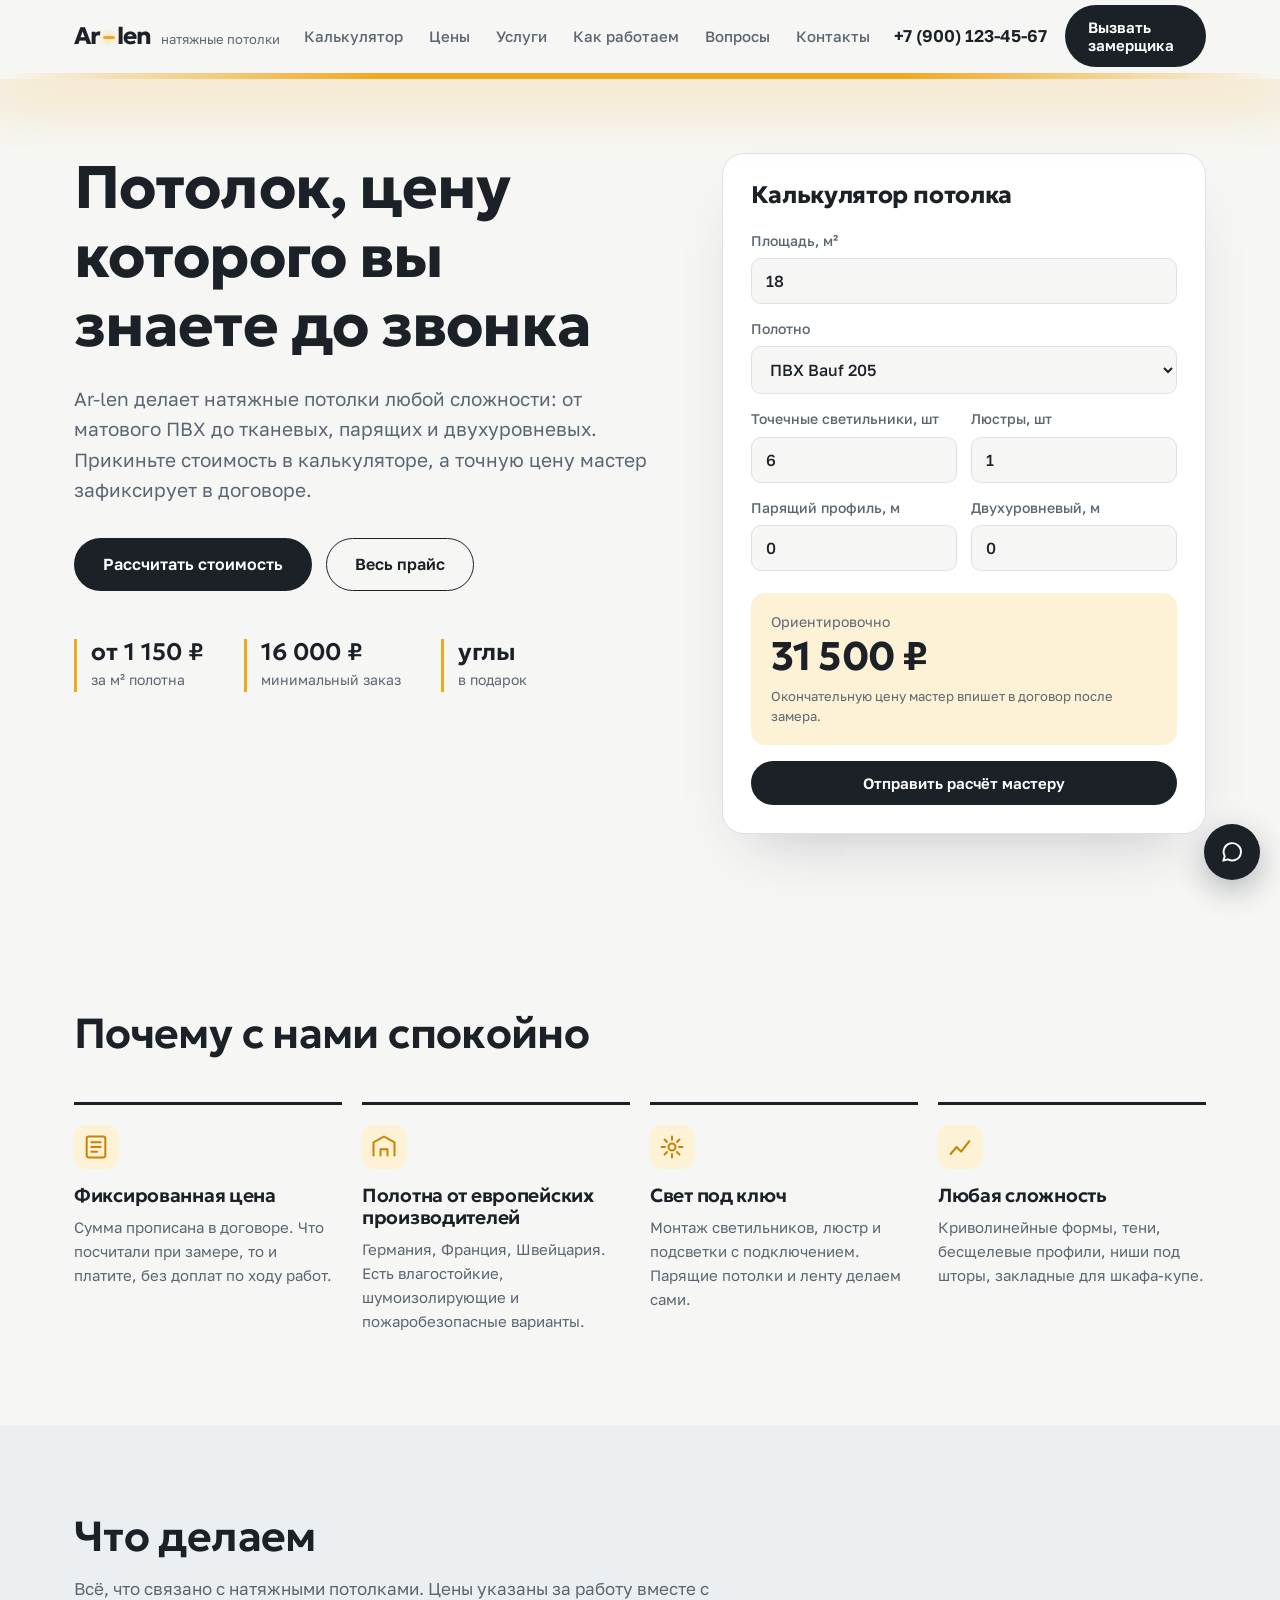
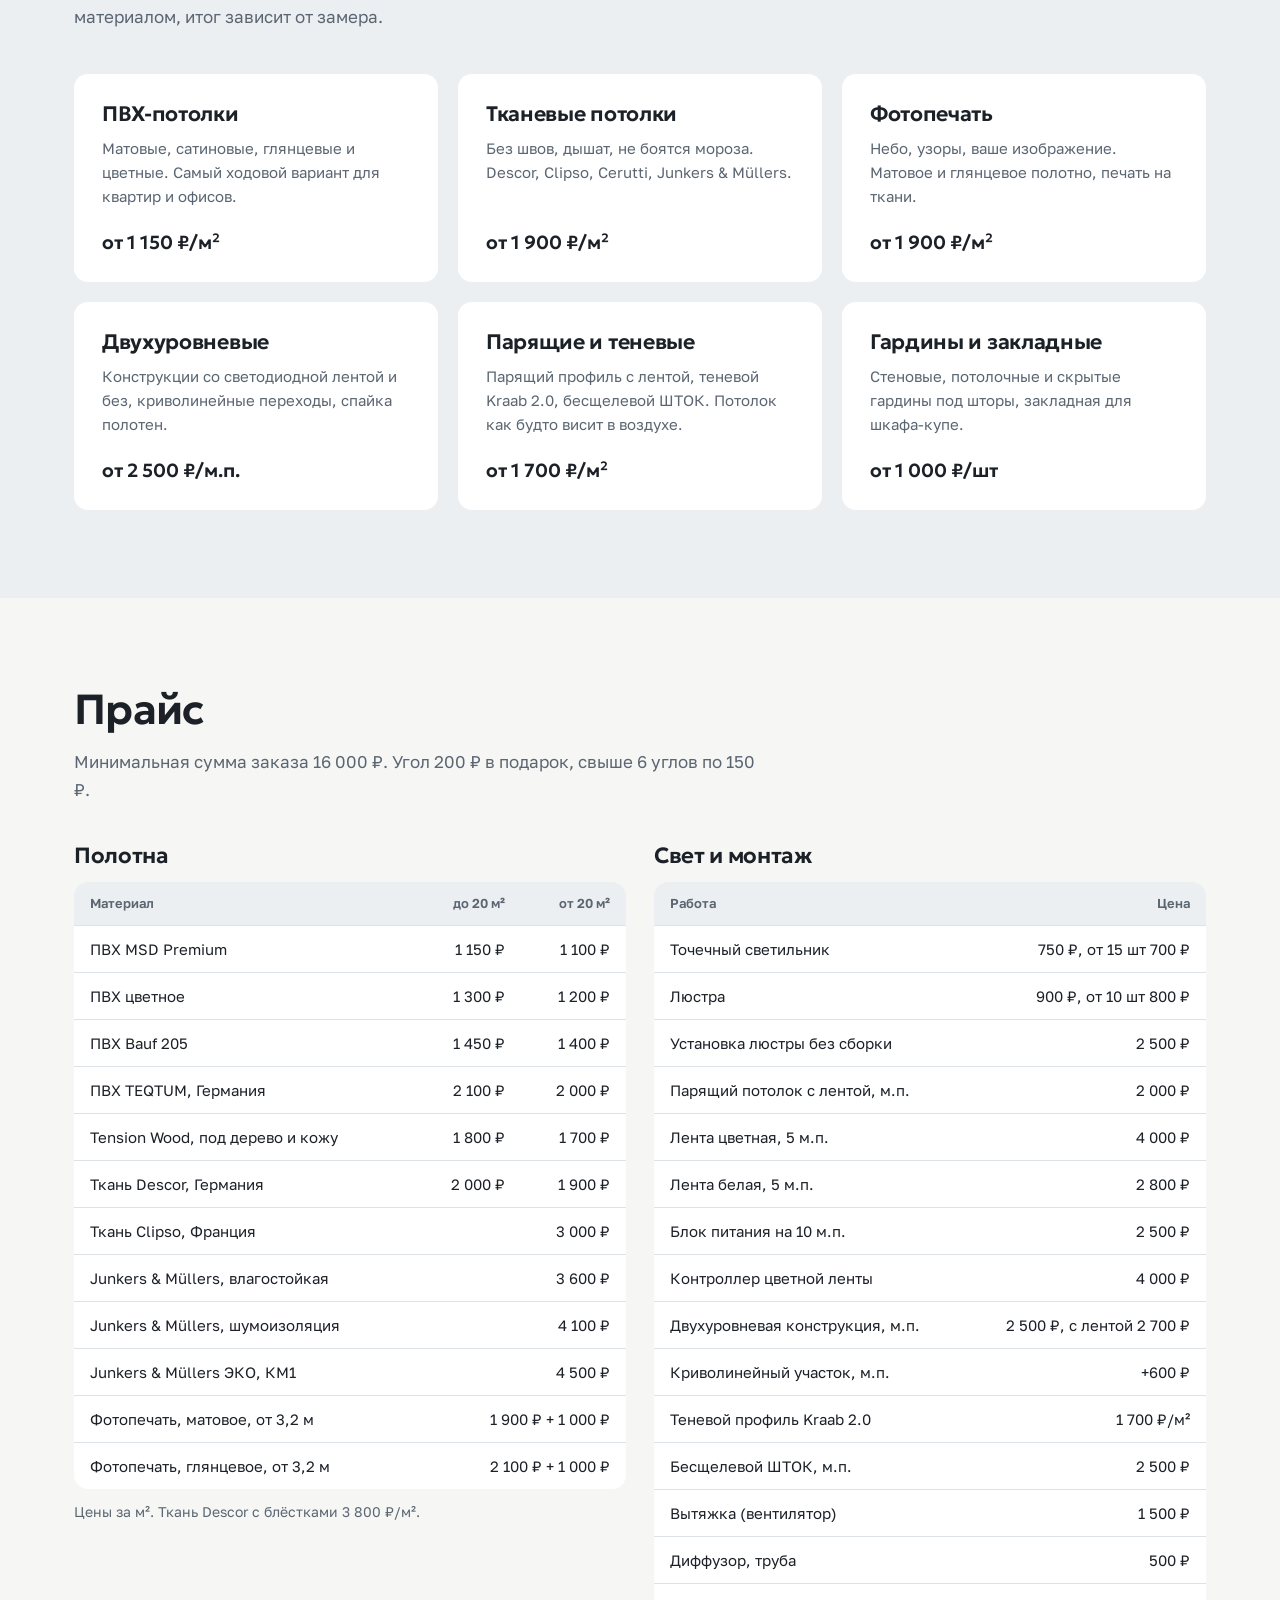
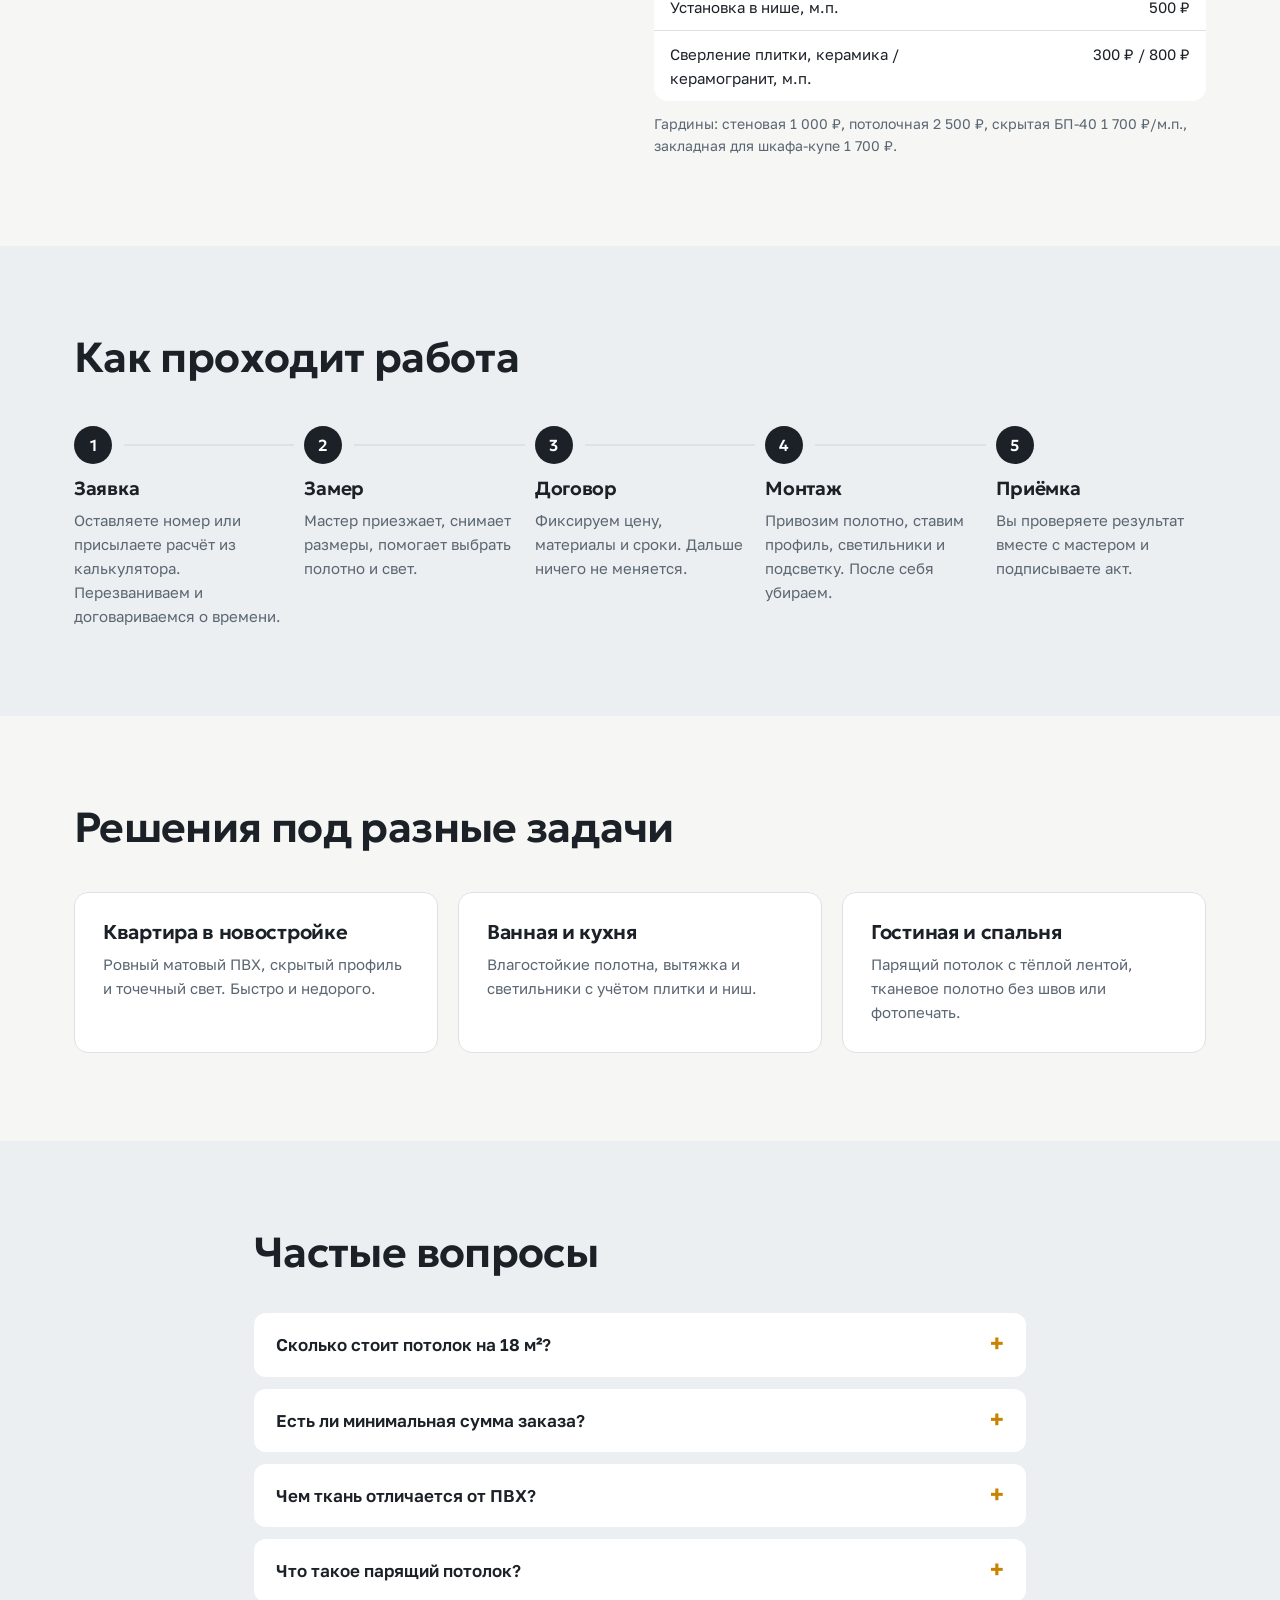
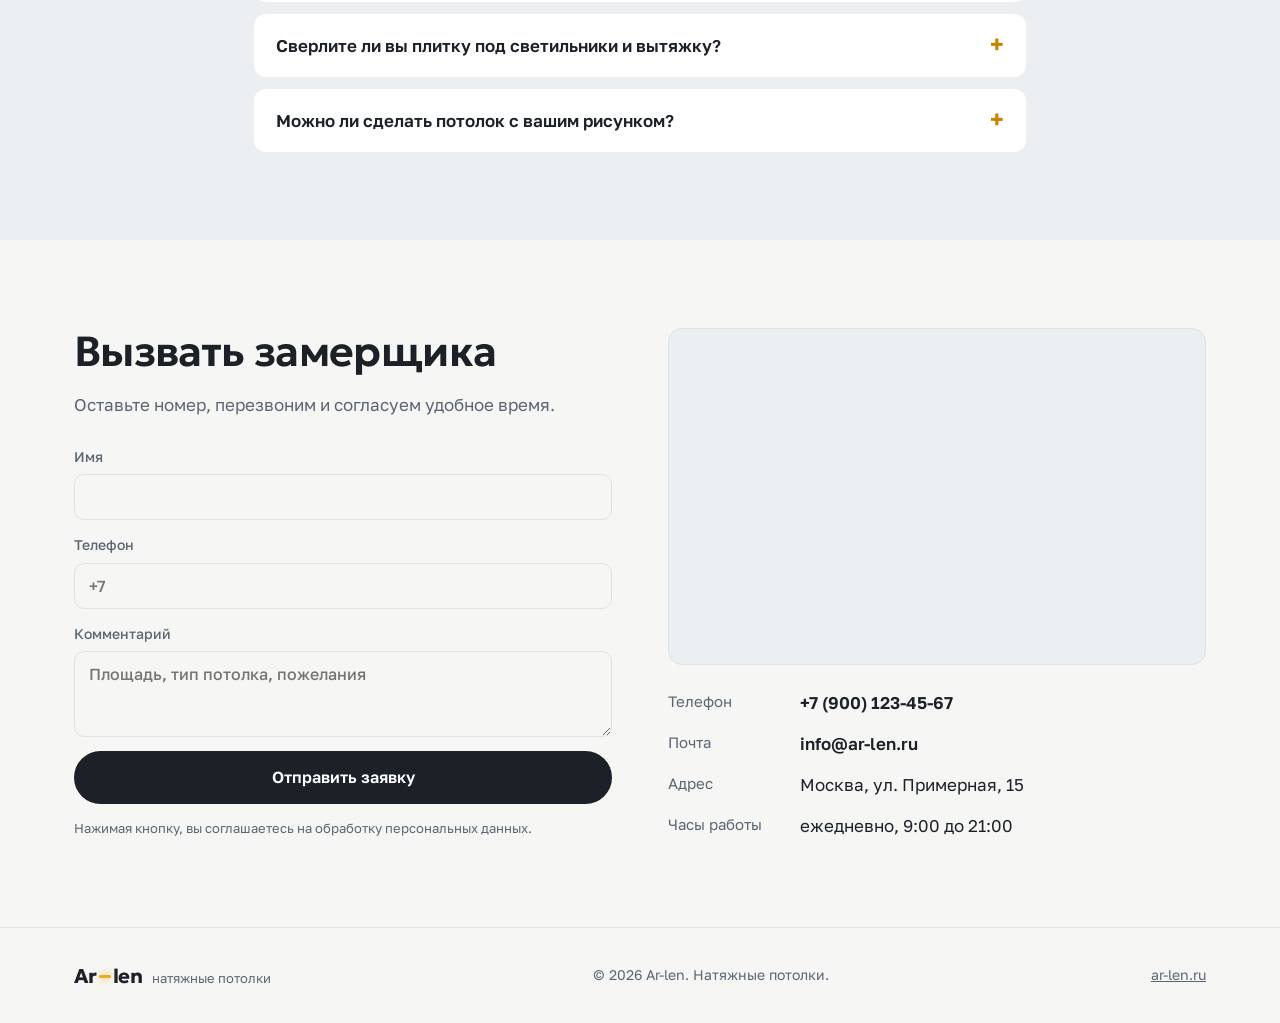
==== index.html @ 1c76c8a4 "init: landing for Ar-len" ====
<!DOCTYPE html>
<html lang="ru">
<head>
<meta charset="UTF-8">
<meta name="viewport" content="width=device-width, initial-scale=1.0">
<title>Ar-len — натяжные потолки: расчёт цены онлайн, договор с фиксированной ценой</title>
<meta name="description" content="Натяжные потолки любой сложности: ПВХ, тканевые, фотопечать, парящие и двухуровневые. Цена от 1 150 ₽/м², калькулятор на сайте, углы в подарок.">
<link rel="preconnect" href="https://fonts.googleapis.com">
<link rel="preconnect" href="https://fonts.gstatic.com" crossorigin>
<link href="https://fonts.googleapis.com/css2?family=Geologica:wght@400;500;600;700&family=Golos+Text:wght@400;500;600&display=swap" rel="stylesheet">
<link rel="stylesheet" href="styles.css">
</head>
<body>

<header class="header" id="header">
  <div class="container header__inner">
    <a href="#top" class="logo" aria-label="Ar-len — на главную">Ar<i></i>len<span>натяжные потолки</span></a>
    <nav class="nav" id="nav">
      <a href="#calc">Калькулятор</a>
      <a href="#prices">Цены</a>
      <a href="#services">Услуги</a>
      <a href="#process">Как работаем</a>
      <a href="#faq">Вопросы</a>
      <a href="#contact">Контакты</a>
    </nav>
    <div class="header__actions">
      <a href="tel:+79001234567" class="header__phone">+7 (900) 123-45-67</a>
      <a href="#contact" class="btn btn--primary">Вызвать замерщика</a>
      <button class="burger" id="burger" aria-label="Меню" aria-expanded="false"><span></span><span></span><span></span></button>
    </div>
  </div>
</header>

<main>

<!-- HERO + КАЛЬКУЛЯТОР -->
<section class="hero" id="top">
  <div class="container hero__inner">
    <div class="hero__text">
      <h1>Потолок, цену которого вы знаете до звонка</h1>
      <p class="hero__lead">Ar-len делает натяжные потолки любой сложности: от матового ПВХ до тканевых, парящих и двухуровневых. Прикиньте стоимость в калькуляторе, а точную цену мастер зафиксирует в договоре.</p>
      <div class="hero__cta">
        <a href="#calc" class="btn btn--primary btn--lg">Рассчитать стоимость</a>
        <a href="#prices" class="btn btn--ghost btn--lg">Весь прайс</a>
      </div>
      <ul class="facts">
        <li><b>от 1 150 ₽</b><span>за м² полотна</span></li>
        <li><b>16 000 ₽</b><span>минимальный заказ</span></li>
        <li><b>углы</b><span>в подарок</span></li>
      </ul>
    </div>

    <div class="calc" id="calc">
      <h2 class="calc__title">Калькулятор потолка</h2>
      <form class="calc__form" id="calcForm" novalidate>
        <label class="field">
          <span>Площадь, м²</span>
          <input type="number" id="cArea" min="1" max="500" step="0.5" value="18" inputmode="decimal">
        </label>
        <label class="field">
          <span>Полотно</span>
          <select id="cMat">
            <option value="msd">ПВХ MSD Premium</option>
            <option value="bauf" selected>ПВХ Bauf 205</option>
            <option value="color">ПВХ цветное</option>
            <option value="teqtum">ПВХ TEQTUM (Германия)</option>
            <option value="descor">Ткань Descor (Германия)</option>
            <option value="clipso">Ткань Clipso (Франция)</option>
          </select>
        </label>
        <div class="calc__row">
          <label class="field">
            <span>Точечные светильники, шт</span>
            <input type="number" id="cSpots" min="0" max="100" value="6" inputmode="numeric">
          </label>
          <label class="field">
            <span>Люстры, шт</span>
            <input type="number" id="cChand" min="0" max="20" value="1" inputmode="numeric">
          </label>
        </div>
        <div class="calc__row">
          <label class="field">
            <span>Парящий профиль, м</span>
            <input type="number" id="cFloat" min="0" max="200" step="0.5" value="0" inputmode="decimal">
          </label>
          <label class="field">
            <span>Двухуровневый, м</span>
            <input type="number" id="cTwo" min="0" max="200" step="0.5" value="0" inputmode="decimal">
          </label>
        </div>
      </form>
      <div class="calc__result" aria-live="polite">
        <div>
          <span class="calc__label">Ориентировочно</span>
          <strong id="cTotal">0 ₽</strong>
        </div>
        <p id="cNote" class="calc__note"></p>
      </div>
      <a href="#contact" class="btn btn--primary btn--block" id="cSend">Отправить расчёт мастеру</a>
    </div>
  </div>
</section>

<!-- ПРЕИМУЩЕСТВА -->
<section class="section" id="advantages">
  <div class="container">
    <h2 class="section__title">Почему с нами спокойно</h2>
    <div class="adv-grid">
      <article class="adv">
        <div class="adv__icon"><svg width="28" height="28" viewBox="0 0 24 24" fill="none"><rect x="4" y="3" width="16" height="18" rx="2" stroke="currentColor" stroke-width="1.7"/><path d="M8 8h8M8 12h8M8 16h5" stroke="currentColor" stroke-width="1.7" stroke-linecap="round"/></svg></div>
        <h3>Фиксированная цена</h3>
        <p>Сумма прописана в договоре. Что посчитали при замере, то и платите, без доплат по ходу работ.</p>
      </article>
      <article class="adv">
        <div class="adv__icon"><svg width="28" height="28" viewBox="0 0 24 24" fill="none"><path d="M3 20V8l9-5 9 5v12" stroke="currentColor" stroke-width="1.7" stroke-linejoin="round"/><path d="M9 20v-6h6v6" stroke="currentColor" stroke-width="1.7" stroke-linejoin="round"/></svg></div>
        <h3>Полотна от европейских производителей</h3>
        <p>Германия, Франция, Швейцария. Есть влагостойкие, шумоизолирующие и пожаробезопасные варианты.</p>
      </article>
      <article class="adv">
        <div class="adv__icon"><svg width="28" height="28" viewBox="0 0 24 24" fill="none"><circle cx="12" cy="12" r="3" stroke="currentColor" stroke-width="1.7"/><path d="M12 3v3M12 18v3M3 12h3M18 12h3M5.6 5.6l2.1 2.1M16.3 16.3l2.1 2.1M18.4 5.6l-2.1 2.1M7.7 16.3l-2.1 2.1" stroke="currentColor" stroke-width="1.7" stroke-linecap="round"/></svg></div>
        <h3>Свет под ключ</h3>
        <p>Монтаж светильников, люстр и подсветки с подключением. Парящие потолки и ленту делаем сами.</p>
      </article>
      <article class="adv">
        <div class="adv__icon"><svg width="28" height="28" viewBox="0 0 24 24" fill="none"><path d="M4 18l5-6 4 4 7-9" stroke="currentColor" stroke-width="1.7" stroke-linecap="round" stroke-linejoin="round"/></svg></div>
        <h3>Любая сложность</h3>
        <p>Криволинейные формы, тени, бесщелевые профили, ниши под шторы, закладные для шкафа-купе.</p>
      </article>
    </div>
  </div>
</section>

<!-- УСЛУГИ -->
<section class="section section--tint" id="services">
  <div class="container">
    <h2 class="section__title">Что делаем</h2>
    <p class="section__lead">Всё, что связано с натяжными потолками. Цены указаны за работу вместе с материалом, итог зависит от замера.</p>
    <div class="srv-grid">
      <article class="srv">
        <h3>ПВХ-потолки</h3>
        <p>Матовые, сатиновые, глянцевые и цветные. Самый ходовой вариант для квартир и офисов.</p>
        <p class="srv__price">от 1 150 ₽/м²</p>
      </article>
      <article class="srv">
        <h3>Тканевые потолки</h3>
        <p>Без швов, дышат, не боятся мороза. Descor, Clipso, Cerutti, Junkers &amp; Müllers.</p>
        <p class="srv__price">от 1 900 ₽/м²</p>
      </article>
      <article class="srv">
        <h3>Фотопечать</h3>
        <p>Небо, узоры, ваше изображение. Матовое и глянцевое полотно, печать на ткани.</p>
        <p class="srv__price">от 1 900 ₽/м²</p>
      </article>
      <article class="srv">
        <h3>Двухуровневые</h3>
        <p>Конструкции со светодиодной лентой и без, криволинейные переходы, спайка полотен.</p>
        <p class="srv__price">от 2 500 ₽/м.п.</p>
      </article>
      <article class="srv">
        <h3>Парящие и теневые</h3>
        <p>Парящий профиль с лентой, теневой Kraab 2.0, бесщелевой ШТОК. Потолок как будто висит в воздухе.</p>
        <p class="srv__price">от 1 700 ₽/м²</p>
      </article>
      <article class="srv">
        <h3>Гардины и закладные</h3>
        <p>Стеновые, потолочные и скрытые гардины под шторы, закладная для шкафа-купе.</p>
        <p class="srv__price">от 1 000 ₽/шт</p>
      </article>
    </div>
  </div>
</section>

<!-- ПРАЙС -->
<section class="section" id="prices">
  <div class="container">
    <h2 class="section__title">Прайс</h2>
    <p class="section__lead">Минимальная сумма заказа 16 000 ₽. Угол 200 ₽ в подарок, свыше 6 углов по 150 ₽.</p>

    <div class="price-cols">
      <div class="price-box">
        <h3>Полотна</h3>
        <table class="price">
          <thead><tr><th>Материал</th><th>до 20 м²</th><th>от 20 м²</th></tr></thead>
          <tbody>
            <tr><td>ПВХ MSD Premium</td><td>1 150 ₽</td><td>1 100 ₽</td></tr>
            <tr><td>ПВХ цветное</td><td>1 300 ₽</td><td>1 200 ₽</td></tr>
            <tr><td>ПВХ Bauf 205</td><td>1 450 ₽</td><td>1 400 ₽</td></tr>
            <tr><td>ПВХ TEQTUM, Германия</td><td>2 100 ₽</td><td>2 000 ₽</td></tr>
            <tr><td>Tension Wood, под дерево и кожу</td><td>1 800 ₽</td><td>1 700 ₽</td></tr>
            <tr><td>Ткань Descor, Германия</td><td>2 000 ₽</td><td>1 900 ₽</td></tr>
            <tr><td>Ткань Clipso, Франция</td><td colspan="2">3 000 ₽</td></tr>
            <tr><td>Junkers &amp; Müllers, влагостойкая</td><td colspan="2">3 600 ₽</td></tr>
            <tr><td>Junkers &amp; Müllers, шумоизоляция</td><td colspan="2">4 100 ₽</td></tr>
            <tr><td>Junkers &amp; Müllers ЭКО, КМ1</td><td colspan="2">4 500 ₽</td></tr>
            <tr><td>Фотопечать, матовое, от 3,2 м</td><td colspan="2">1 900 ₽ + 1 000 ₽</td></tr>
            <tr><td>Фотопечать, глянцевое, от 3,2 м</td><td colspan="2">2 100 ₽ + 1 000 ₽</td></tr>
          </tbody>
        </table>
        <p class="price__note">Цены за м². Ткань Descor с блёстками 3 800 ₽/м².</p>
      </div>

      <div class="price-box">
        <h3>Свет и монтаж</h3>
        <table class="price">
          <thead><tr><th>Работа</th><th>Цена</th></tr></thead>
          <tbody>
            <tr><td>Точечный светильник</td><td>750 ₽, от 15 шт 700 ₽</td></tr>
            <tr><td>Люстра</td><td>900 ₽, от 10 шт 800 ₽</td></tr>
            <tr><td>Установка люстры без сборки</td><td>2 500 ₽</td></tr>
            <tr><td>Парящий потолок с лентой, м.п.</td><td>2 000 ₽</td></tr>
            <tr><td>Лента цветная, 5 м.п.</td><td>4 000 ₽</td></tr>
            <tr><td>Лента белая, 5 м.п.</td><td>2 800 ₽</td></tr>
            <tr><td>Блок питания на 10 м.п.</td><td>2 500 ₽</td></tr>
            <tr><td>Контроллер цветной ленты</td><td>4 000 ₽</td></tr>
            <tr><td>Двухуровневая конструкция, м.п.</td><td>2 500 ₽, с лентой 2 700 ₽</td></tr>
            <tr><td>Криволинейный участок, м.п.</td><td>+600 ₽</td></tr>
            <tr><td>Теневой профиль Kraab 2.0</td><td>1 700 ₽/м²</td></tr>
            <tr><td>Бесщелевой ШТОК, м.п.</td><td>2 500 ₽</td></tr>
            <tr><td>Вытяжка (вентилятор)</td><td>1 500 ₽</td></tr>
            <tr><td>Диффузор, труба</td><td>500 ₽</td></tr>
            <tr><td>Установка в нише, м.п.</td><td>500 ₽</td></tr>
            <tr><td>Сверление плитки, керамика / керамогранит, м.п.</td><td>300 ₽ / 800 ₽</td></tr>
          </tbody>
        </table>
        <p class="price__note">Гардины: стеновая 1 000 ₽, потолочная 2 500 ₽, скрытая БП-40 1 700 ₽/м.п., закладная для шкафа-купе 1 700 ₽.</p>
      </div>
    </div>
  </div>
</section>

<!-- ПРОЦЕСС -->
<section class="section section--tint" id="process">
  <div class="container">
    <h2 class="section__title">Как проходит работа</h2>
    <ol class="steps">
      <li class="step"><h3>Заявка</h3><p>Оставляете номер или присылаете расчёт из калькулятора. Перезваниваем и договариваемся о времени.</p></li>
      <li class="step"><h3>Замер</h3><p>Мастер приезжает, снимает размеры, помогает выбрать полотно и свет.</p></li>
      <li class="step"><h3>Договор</h3><p>Фиксируем цену, материалы и сроки. Дальше ничего не меняется.</p></li>
      <li class="step"><h3>Монтаж</h3><p>Привозим полотно, ставим профиль, светильники и подсветку. После себя убираем.</p></li>
      <li class="step"><h3>Приёмка</h3><p>Вы проверяете результат вместе с мастером и подписываете акт.</p></li>
    </ol>
  </div>
</section>

<!-- КОМУ ПОДХОДИТ -->
<section class="section" id="cases">
  <div class="container">
    <h2 class="section__title">Решения под разные задачи</h2>
    <div class="case-grid">
      <article class="case">
        <h3>Квартира в новостройке</h3>
        <p>Ровный матовый ПВХ, скрытый профиль и точечный свет. Быстро и недорого.</p>
      </article>
      <article class="case">
        <h3>Ванная и кухня</h3>
        <p>Влагостойкие полотна, вытяжка и светильники с учётом плитки и ниш.</p>
      </article>
      <article class="case">
        <h3>Гостиная и спальня</h3>
        <p>Парящий потолок с тёплой лентой, тканевое полотно без швов или фотопечать.</p>
      </article>
    </div>
  </div>
</section>

<!-- FAQ -->
<section class="section section--tint" id="faq">
  <div class="container container--narrow">
    <h2 class="section__title">Частые вопросы</h2>
    <details class="faq__item"><summary>Сколько стоит потолок на 18 м²?</summary><p>Матовый ПВХ Bauf 205 с шестью светильниками и люстрой выходит около 31 500 ₽. Точную сумму посчитает калькулятор выше, а в договор мастер впишет окончательную цену после замера.</p></details>
    <details class="faq__item"><summary>Есть ли минимальная сумма заказа?</summary><p>Да, 16 000 ₽. Если потолок выходит дешевле, можно добавить свет или подсветку, чтобы дойти до минимума с пользой.</p></details>
    <details class="faq__item"><summary>Чем ткань отличается от ПВХ?</summary><p>Ткань делается без швов, пропускает воздух и переносит низкие температуры, поэтому подходит для дач и больших комнат. ПВХ дешевле и лучше держит влагу.</p></details>
    <details class="faq__item"><summary>Что такое парящий потолок?</summary><p>Профиль с подсветкой по периметру. Из-за светящейся линии потолок кажется приподнятым над стенами. Стоит 2 000 ₽ за метр погонный с установкой и подключением ленты.</p></details>
    <details class="faq__item"><summary>Сверлите ли вы плитку под светильники и вытяжку?</summary><p>Да. Плитка из керамики стоит 300 ₽ за метр погонный, керамогранит 800 ₽.</p></details>
    <details class="faq__item"><summary>Можно ли сделать потолок с вашим рисунком?</summary><p>Да, это фотопечать. Матовое полотно от 1 900 ₽/м², глянцевое от 2 100 ₽/м², плюс 1 000 ₽ за печать при ширине от 3,2 м.</p></details>
  </div>
</section>

<!-- ФОРМА + КАРТА -->
<section class="section" id="contact">
  <div class="container contact__inner">
    <div class="contact__form">
      <h2 class="section__title">Вызвать замерщика</h2>
      <p class="section__lead">Оставьте номер, перезвоним и согласуем удобное время.</p>
      <form id="leadForm" class="form" novalidate>
        <input type="text" name="_gotcha" style="display:none" tabindex="-1" autocomplete="off">
        <label class="field"><span>Имя</span><input type="text" name="name" required autocomplete="name"></label>
        <label class="field"><span>Телефон</span><input type="tel" name="phone" required autocomplete="tel" placeholder="+7"></label>
        <label class="field"><span>Комментарий</span><textarea name="comment" rows="3" placeholder="Площадь, тип потолка, пожелания"></textarea></label>
        <button type="submit" class="btn btn--primary btn--block btn--lg">Отправить заявку</button>
        <p class="form__hint">Нажимая кнопку, вы соглашаетесь на обработку персональных данных.</p>
      </form>
    </div>
    <div class="contact__side">
      <div class="map">
        <iframe title="Карта" src="https://yandex.ru/map-widget/v1/?ll=37.617698%2C55.755864&z=10" loading="lazy" allowfullscreen></iframe>
      </div>
      <ul class="contact__list">
        <li><span>Телефон</span><a href="tel:+79001234567">+7 (900) 123-45-67</a></li>
        <li><span>Почта</span><a href="mailto:info@ar-len.ru">info@ar-len.ru</a></li>
        <li><span>Адрес</span>Москва, ул. Примерная, 15</li>
        <li><span>Часы работы</span>ежедневно, 9:00 до 21:00</li>
      </ul>
    </div>
  </div>
</section>

</main>

<footer class="footer">
  <div class="container footer__inner">
    <a href="#top" class="logo logo--footer">Ar<i></i>len<span>натяжные потолки</span></a>
    <p>© <span id="year"></span> Ar-len. Натяжные потолки.</p>
    <a href="https://ar-len.ru" rel="noopener">ar-len.ru</a>
  </div>
</footer>

<a href="https://wa.me/79001234567" class="fab" aria-label="Написать в WhatsApp" target="_blank" rel="noopener">
  <svg width="26" height="26" viewBox="0 0 24 24" fill="none"><path d="M4 20l1.3-4.2A8 8 0 1 1 8.3 18.8L4 20z" stroke="currentColor" stroke-width="1.8" stroke-linejoin="round"/></svg>
</a>

<script src="script.js"></script>
</body>
</html>
---- styles.css ----
:root {
  --bg: #f6f7f5;
  --surface: #ffffff;
  --tint: #eceff1;
  --ink: #1c2128;
  --muted: #5b6672;
  --line: #dde2e6;
  --light: #f0a81c;
  --light-deep: #c98300;
  --light-soft: #fdf1d6;
  --radius: 14px;
  --font-head: 'Geologica', system-ui, sans-serif;
  --font-body: 'Golos Text', system-ui, sans-serif;
}
*, *::before, *::after { box-sizing: border-box; }
html { scroll-behavior: smooth; }
body {
  margin: 0;
  background: var(--bg);
  color: var(--ink);
  font: 400 17px/1.6 var(--font-body);
  -webkit-font-smoothing: antialiased;
}
img, svg { display: block; max-width: 100%; }
a { color: inherit; }
h1, h2, h3 { font-family: var(--font-head); line-height: 1.15; margin: 0; letter-spacing: -0.015em; }
p { margin: 0; }
:focus-visible { outline: 3px solid var(--light); outline-offset: 2px; }

.container { width: 100%; max-width: 1180px; margin: 0 auto; padding: 0 24px; }
.container--narrow { max-width: 820px; }

/* header */
.header {
  position: sticky; top: 0; z-index: 50;
  background: rgba(246, 247, 245, 0.92);
  backdrop-filter: blur(10px);
  border-bottom: 1px solid transparent;
  transition: border-color .2s;
}
.header.scrolled { border-bottom-color: var(--line); }
.header__inner { display: flex; align-items: center; gap: 24px; min-width: 0; height: 72px; }
.logo {
  flex-shrink: 0; text-decoration: none;
  font: 700 24px/1 var(--font-head); letter-spacing: -0.03em;
  display: inline-flex; align-items: baseline; gap: 0;
}
.logo i { display: inline-block; width: 12px; height: 3px; margin: 0 2px; background: var(--light); border-radius: 2px; transform: translateY(-5px); box-shadow: 0 0 10px var(--light); }
.logo span { margin-left: 10px; font: 400 13px/1 var(--font-body); letter-spacing: 0; color: var(--muted); }
.nav { display: flex; gap: 26px; margin-left: auto; }
.nav a { white-space: nowrap; text-decoration: none; font-weight: 500; font-size: 15px; color: var(--muted); transition: color .15s; }
.nav a:hover { color: var(--ink); }
.header__actions { display: flex; align-items: center; gap: 18px; }
.header__phone { font-weight: 600; text-decoration: none; white-space: nowrap; }
.burger { display: none; width: 44px; height: 44px; border: 0; background: transparent; cursor: pointer; padding: 10px; }
.burger span { display: block; height: 2px; background: var(--ink); margin: 6px 0; transition: transform .2s, opacity .2s; }
.burger.is-open span:nth-child(1) { transform: translateY(8px) rotate(45deg); }
.burger.is-open span:nth-child(2) { opacity: 0; }
.burger.is-open span:nth-child(3) { transform: translateY(-8px) rotate(-45deg); }

/* buttons */
.btn {
  display: inline-flex; align-items: center; justify-content: center;
  padding: 12px 22px; border-radius: 999px; border: 1.5px solid transparent;
  font: 600 15px/1.2 var(--font-body); text-decoration: none; cursor: pointer;
  transition: background .15s, border-color .15s, transform .15s;
}
.btn--primary { background: var(--ink); color: #fff; }
.btn--primary:hover { background: #2e3742; }
.btn--ghost { border-color: var(--ink); color: var(--ink); background: transparent; }
.btn--ghost:hover { background: var(--ink); color: #fff; }
.btn--lg { padding: 16px 28px; font-size: 16px; }
.btn--block { display: flex; width: 100%; }
.btn:disabled { opacity: .6; cursor: default; }

/* hero */
.hero { padding: 56px 0 88px; position: relative; overflow: hidden; }
.hero::before {
  content: ''; position: absolute; left: 0; right: 0; top: 0; height: 6px;
  background: linear-gradient(90deg, transparent, var(--light) 30%, var(--light) 70%, transparent);
  box-shadow: 0 8px 60px 18px rgba(240, 168, 28, .28);
}
.hero__inner { display: grid; grid-template-columns: 1.1fr 0.9fr; gap: 56px; align-items: start; padding-top: 24px; }
.hero h1 { font-size: clamp(36px, 5vw, 60px); font-weight: 700; max-width: 14ch; }
.hero__lead { margin-top: 24px; max-width: 52ch; font-size: 19px; color: var(--muted); }
.hero__cta { margin-top: 32px; display: flex; flex-wrap: wrap; gap: 14px; }
.facts { list-style: none; padding: 0; margin: 48px 0 0; display: flex; gap: 40px; flex-wrap: wrap; }
.facts li { display: flex; flex-direction: column; border-left: 3px solid var(--light); padding-left: 14px; }
.facts b { font: 600 24px/1.1 var(--font-head); }
.facts span { color: var(--muted); font-size: 14px; margin-top: 4px; }

/* calculator */
.calc {
  background: var(--surface); border: 1px solid var(--line); border-radius: 22px;
  padding: 28px; box-shadow: 0 30px 60px -30px rgba(28, 33, 40, .25);
  scroll-margin-top: 90px;
}
.calc__title { font-size: 24px; margin-bottom: 20px; }
.calc__form { display: grid; gap: 14px; }
.calc__row { display: grid; grid-template-columns: 1fr 1fr; gap: 14px; }
.field { display: flex; flex-direction: column; gap: 6px; }
.field span { font-size: 14px; font-weight: 500; color: var(--muted); }
.field input, .field select, .field textarea {
  width: 100%; font: 500 16px var(--font-body); color: var(--ink);
  padding: 12px 14px; background: var(--bg); border: 1.5px solid var(--line); border-radius: 10px;
  transition: border-color .15s;
}
.field input:focus, .field select:focus, .field textarea:focus { outline: none; border-color: var(--ink); }
.field textarea { resize: vertical; }
.calc__result {
  margin: 22px 0 16px; padding: 18px 20px; border-radius: 14px; background: var(--light-soft);
  display: grid; gap: 8px;
}
.calc__label { display: block; font-size: 14px; color: var(--muted); }
.calc__result strong { font: 700 40px/1.1 var(--font-head); letter-spacing: -0.02em; }
.calc__note { font-size: 13px; color: var(--muted); }

/* sections */
.section { padding: 88px 0; }
.section--tint { background: var(--tint); }
.section__title { font-size: clamp(28px, 3.6vw, 42px); font-weight: 600; max-width: 22ch; }
.section__lead { margin-top: 14px; color: var(--muted); max-width: 62ch; }

.adv-grid { margin-top: 44px; display: grid; grid-template-columns: repeat(4, 1fr); gap: 20px; }
.adv { padding: 4px 0; border-top: 3px solid var(--ink); padding-top: 20px; }
.adv__icon { width: 44px; height: 44px; display: grid; place-items: center; border-radius: 12px; background: var(--light-soft); color: var(--light-deep); margin-bottom: 16px; }
.adv h3 { font-size: 19px; font-weight: 600; margin-bottom: 8px; }
.adv p { color: var(--muted); font-size: 15px; }

.srv-grid { margin-top: 44px; display: grid; grid-template-columns: repeat(3, 1fr); gap: 20px; }
.srv { background: var(--surface); border-radius: var(--radius); padding: 28px; display: flex; flex-direction: column; gap: 10px; }
.srv h3 { font-size: 21px; font-weight: 600; }
.srv p { color: var(--muted); font-size: 15px; }
.srv .srv__price { margin-top: auto; padding-top: 12px; font: 600 19px var(--font-head); color: var(--ink); }

/* price */
.price-cols { margin-top: 40px; display: grid; grid-template-columns: 1fr 1fr; gap: 28px; align-items: start; }
.price-box h3 { font-size: 22px; font-weight: 600; margin-bottom: 14px; }
.price { width: 100%; border-collapse: collapse; background: var(--surface); border-radius: var(--radius); overflow: hidden; font-size: 15px; }
.price th, .price td { padding: 11px 16px; text-align: left; border-bottom: 1px solid var(--line); vertical-align: top; }
.price th { font-weight: 600; font-size: 13px; color: var(--muted); background: var(--tint); }
.price td:not(:first-child), .price th:not(:first-child) { text-align: right; white-space: nowrap; }
.price tr:last-child td { border-bottom: 0; }
.price__note { margin-top: 12px; font-size: 14px; color: var(--muted); }

/* steps */
.steps { list-style: none; counter-reset: step; padding: 0; margin: 44px 0 0; display: grid; grid-template-columns: repeat(5, 1fr); gap: 20px; }
.step { counter-increment: step; position: relative; padding-top: 52px; }
.step::before {
  content: counter(step); position: absolute; top: 0; left: 0; width: 38px; height: 38px; border-radius: 50%;
  display: grid; place-items: center; background: var(--ink); color: #fff; font: 600 16px var(--font-head);
}
.step::after { content: ''; position: absolute; top: 18px; left: 50px; right: -10px; height: 2px; background: var(--line); }
.step:last-child::after { display: none; }
.step h3 { font-size: 19px; font-weight: 600; margin-bottom: 8px; }
.step p { font-size: 15px; color: var(--muted); }

.case-grid { margin-top: 40px; display: grid; grid-template-columns: repeat(3, 1fr); gap: 20px; }
.case { padding: 28px; border-radius: var(--radius); background: var(--surface); border: 1px solid var(--line); }
.case h3 { font-size: 20px; font-weight: 600; margin-bottom: 8px; }
.case p { color: var(--muted); font-size: 15px; }

/* faq */
.faq__item { background: var(--surface); border-radius: 12px; margin-top: 12px; }
.faq__item:first-of-type { margin-top: 36px; }
.faq__item summary { cursor: pointer; padding: 18px 22px; font-weight: 600; list-style: none; display: flex; justify-content: space-between; gap: 16px; }
.faq__item summary::-webkit-details-marker { display: none; }
.faq__item summary::after { content: '+'; font-size: 24px; line-height: 1; color: var(--light-deep); }
.faq__item[open] summary::after { content: '\2212'; }
.faq__item p { padding: 0 22px 20px; color: var(--muted); }

/* contact */
.contact__inner { display: grid; grid-template-columns: 1fr 1fr; gap: 56px; align-items: start; }
#contact { scroll-margin-top: 72px; }
.form { margin-top: 28px; display: grid; gap: 14px; }
.form__hint { font-size: 13px; color: var(--muted); }
.map { border-radius: var(--radius); overflow: hidden; border: 1px solid var(--line); aspect-ratio: 16 / 10; background: var(--tint); }
.map iframe { width: 100%; height: 100%; border: 0; }
.contact__list { list-style: none; padding: 0; margin: 24px 0 0; display: grid; gap: 14px; }
.contact__list li { display: grid; grid-template-columns: 120px 1fr; gap: 12px; }
.contact__list span { color: var(--muted); font-size: 15px; }
.contact__list a { font-weight: 600; text-decoration: none; }

.footer { padding: 36px 0; border-top: 1px solid var(--line); font-size: 14px; color: var(--muted); }
.footer__inner { display: flex; align-items: center; justify-content: space-between; gap: 20px; flex-wrap: wrap; }
.logo--footer { font-size: 20px; color: var(--ink); }

.fab {
  position: fixed; right: 20px; bottom: 20px; z-index: 40; width: 56px; height: 56px; border-radius: 50%;
  display: grid; place-items: center; background: var(--ink); color: #fff; box-shadow: 0 10px 30px rgba(28, 33, 40, .3);
}

/* reveal: один сдержанный вход для блоков */
.reveal { opacity: 0; transform: translateY(14px); transition: opacity .5s ease, transform .5s ease; }
.reveal.is-visible { opacity: 1; transform: none; }
@media (prefers-reduced-motion: reduce) {
  html { scroll-behavior: auto; }
  .reveal { opacity: 1; transform: none; transition: none; }
}

/* breakpoints */
@media (max-width: 1180px) {
  .nav { gap: 18px; }
  .nav a { font-size: 14px; }
  .header__phone { display: none; }
}
@media (max-width: 1100px) {
  .nav {
    display: none; position: absolute; left: 0; right: 0; top: 72px; flex-direction: column; gap: 0;
    background: var(--bg); border-bottom: 1px solid var(--line); padding: 8px 24px 16px;
  }
  .nav.is-open { display: flex; }
  .nav a { padding: 14px 0; font-size: 17px; border-bottom: 1px solid var(--line); }
  .burger { display: block; }
  .header__actions { margin-left: auto; }
  .steps { grid-template-columns: repeat(3, 1fr); row-gap: 36px; }
  .step:nth-child(3)::after { display: none; }
}
@media (max-width: 900px) {
  .section { padding: 64px 0; }
  .hero { padding-bottom: 56px; }
  .hero__inner, .contact__inner, .price-cols { grid-template-columns: 1fr; gap: 40px; }
  .adv-grid { grid-template-columns: repeat(2, 1fr); }
  .srv-grid, .case-grid { grid-template-columns: repeat(2, 1fr); }
}
@media (max-width: 560px) {
  body { font-size: 16px; }
  .container { padding: 0 16px; }
  .header__actions .btn { display: none; }
  .adv-grid, .srv-grid, .case-grid { grid-template-columns: 1fr; }
  .steps { grid-template-columns: 1fr; }
  .step::after { display: none; }
  .calc { padding: 20px; }
  .calc__row { grid-template-columns: 1fr; }
  .calc__result strong { font-size: 34px; }
  .facts { gap: 24px; }
  .price th, .price td { padding: 10px 12px; font-size: 14px; }
  .price td:not(:first-child), .price th:not(:first-child) { white-space: normal; }
  .contact__list li { grid-template-columns: 1fr; gap: 2px; }
}
@media (max-width: 380px) {
  .logo span { display: none; }
}
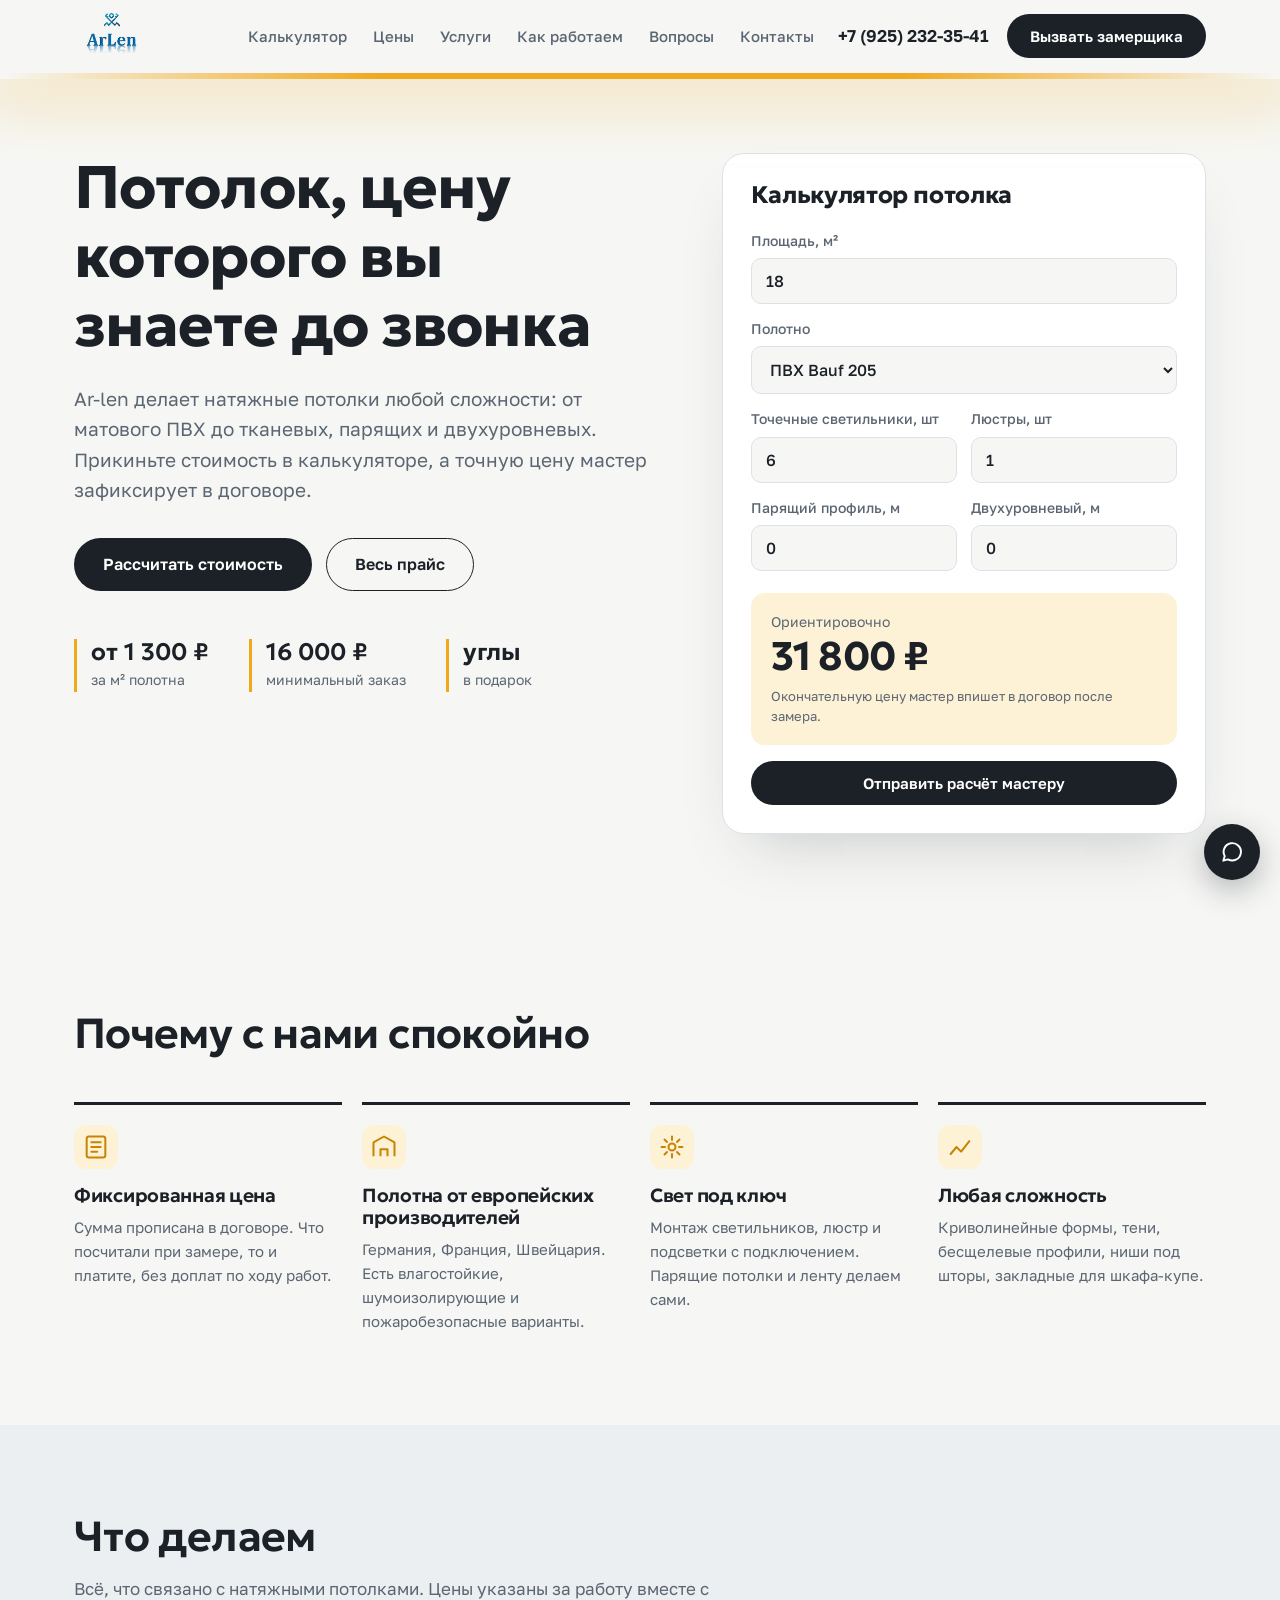
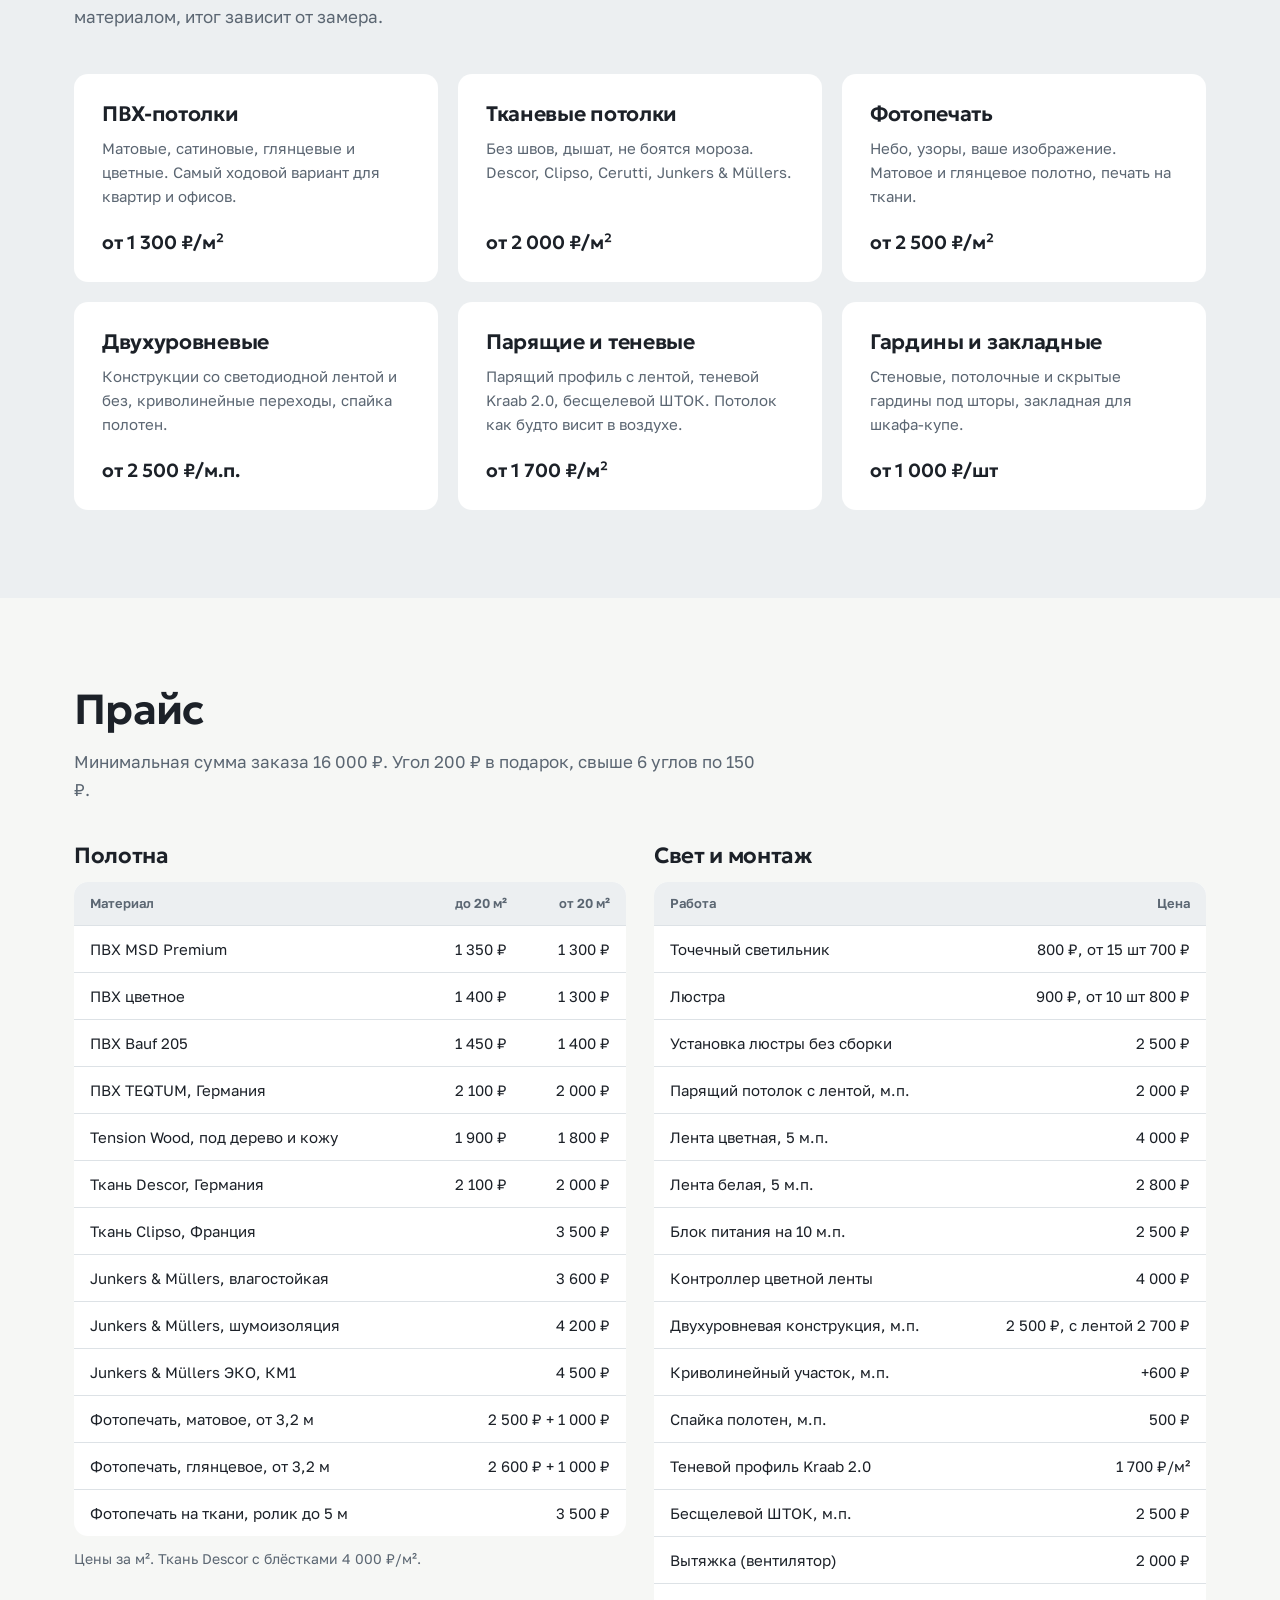
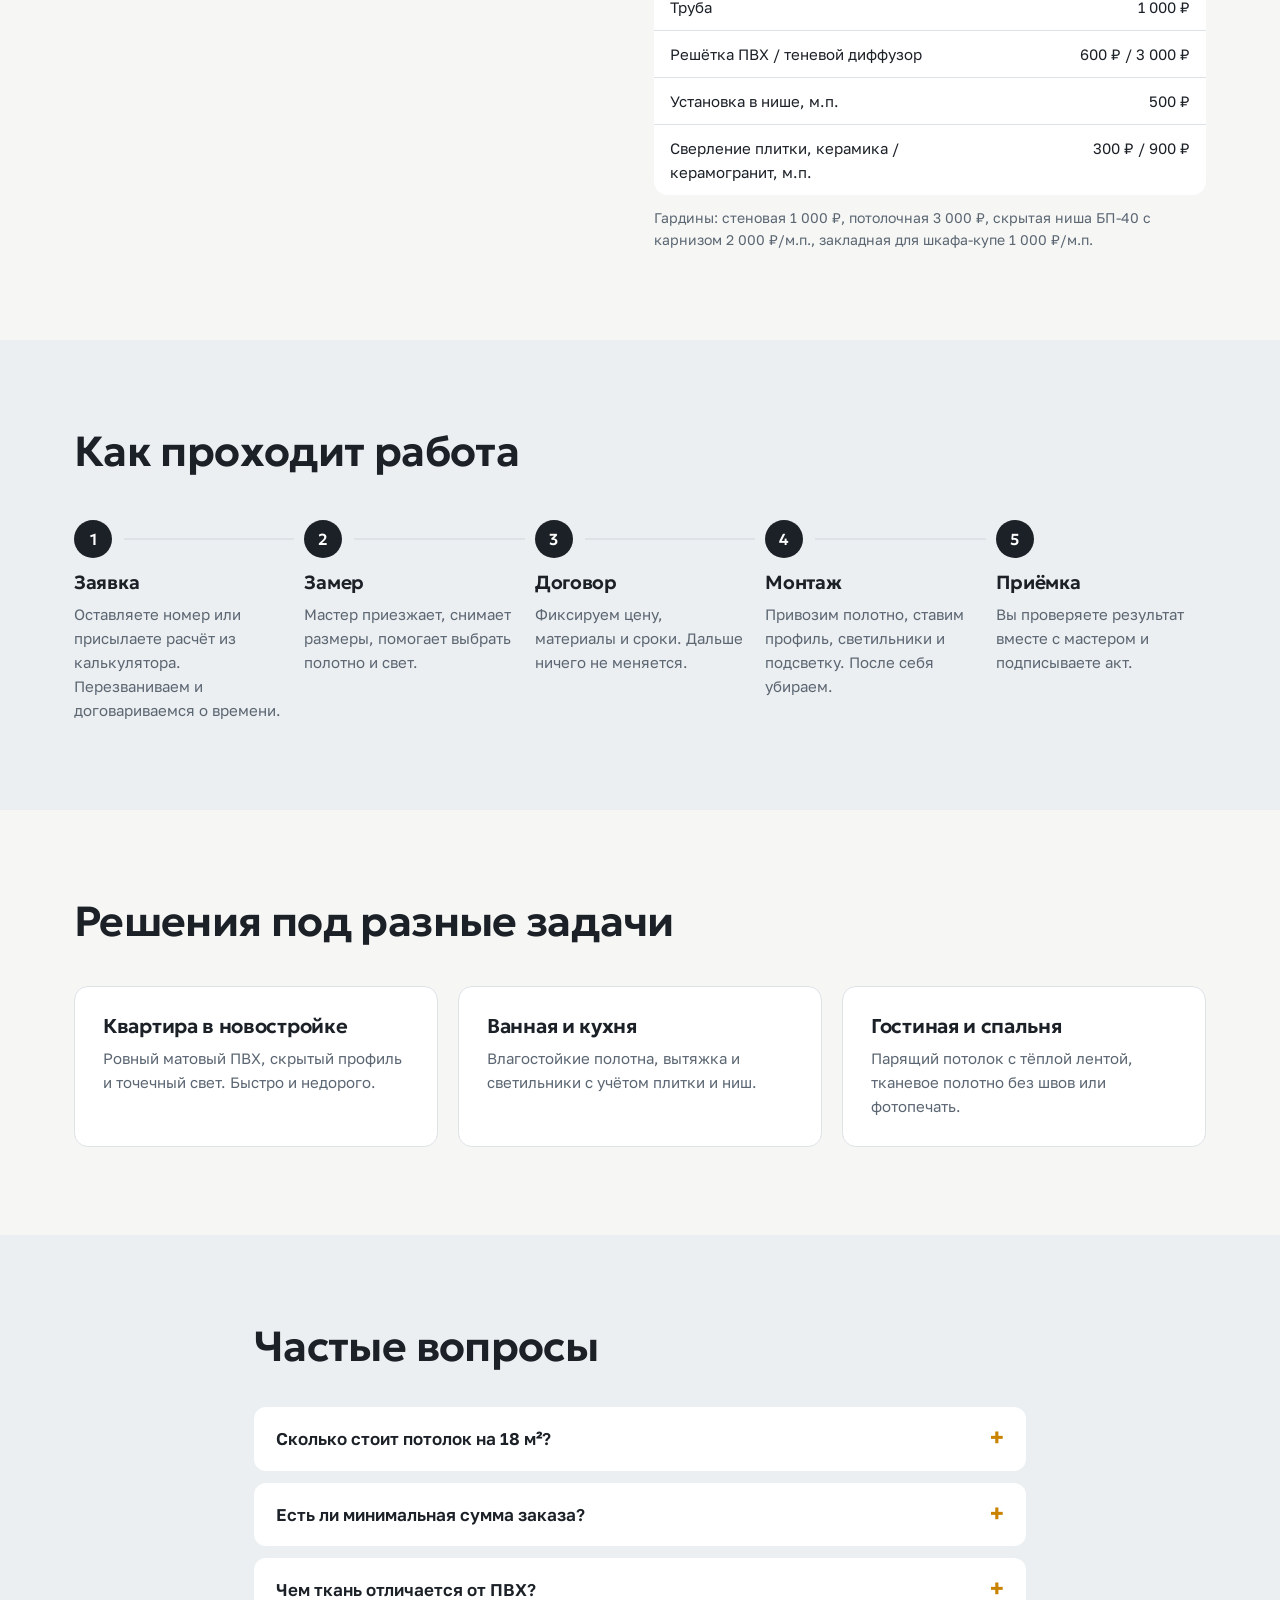
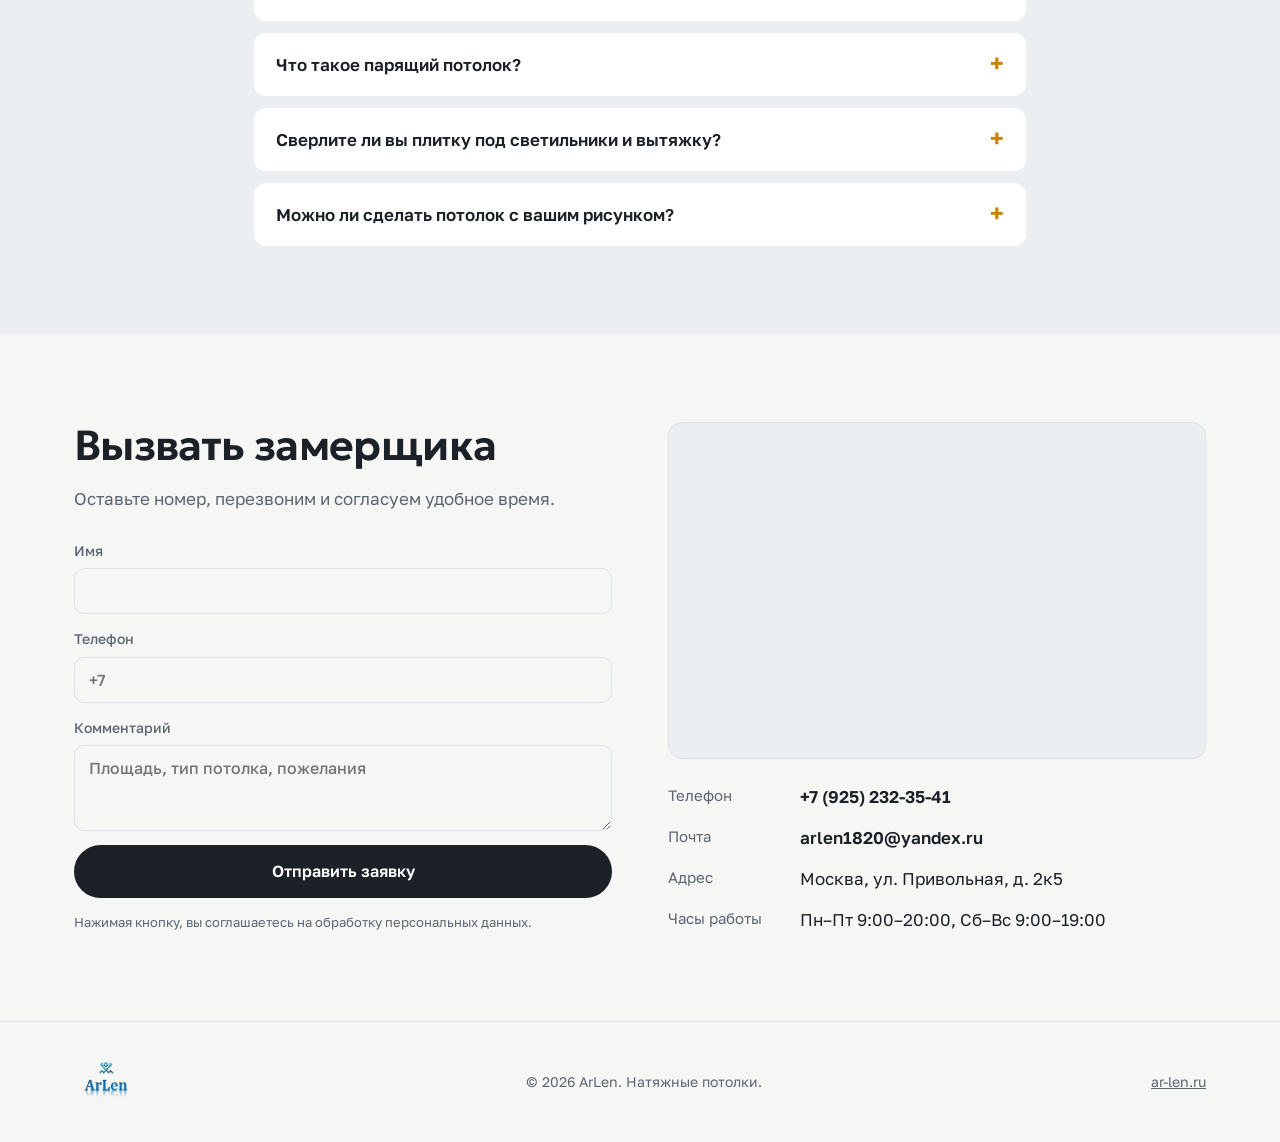
==== commit 0278357d: "fix: правки клиента — контакты, прайс, логотип" ====
--- a/index.html
+++ b/index.html
@@ -3,8 +3,8 @@
 <head>
 <meta charset="UTF-8">
 <meta name="viewport" content="width=device-width, initial-scale=1.0">
-<title>Ar-len — натяжные потолки: расчёт цены онлайн, договор с фиксированной ценой</title>
-<meta name="description" content="Натяжные потолки любой сложности: ПВХ, тканевые, фотопечать, парящие и двухуровневые. Цена от 1 150 ₽/м², калькулятор на сайте, углы в подарок.">
+<title>ArLen — натяжные потолки: расчёт цены онлайн, договор с фиксированной ценой</title>
+<meta name="description" content="Натяжные потолки любой сложности: ПВХ, тканевые, фотопечать, парящие и двухуровневые. Цена от 1 300 ₽/м², калькулятор на сайте, углы в подарок.">
 <link rel="preconnect" href="https://fonts.googleapis.com">
 <link rel="preconnect" href="https://fonts.gstatic.com" crossorigin>
 <link href="https://fonts.googleapis.com/css2?family=Geologica:wght@400;500;600;700&family=Golos+Text:wght@400;500;600&display=swap" rel="stylesheet">
@@ -14,7 +14,7 @@
 
 <header class="header" id="header">
   <div class="container header__inner">
-    <a href="#top" class="logo" aria-label="Ar-len — на главную">Ar<i></i>len<span>натяжные потолки</span></a>
+    <a href="#top" class="logo" aria-label="ArLen — на главную"><img src="img/logo.jpg" alt="ArLen — натяжные потолки"></a>
     <nav class="nav" id="nav">
       <a href="#calc">Калькулятор</a>
       <a href="#prices">Цены</a>
@@ -24,7 +24,7 @@
       <a href="#contact">Контакты</a>
     </nav>
     <div class="header__actions">
-      <a href="tel:+79001234567" class="header__phone">+7 (900) 123-45-67</a>
+      <a href="tel:+79252323541" class="header__phone">+7 (925) 232-35-41</a>
       <a href="#contact" class="btn btn--primary">Вызвать замерщика</a>
       <button class="burger" id="burger" aria-label="Меню" aria-expanded="false"><span></span><span></span><span></span></button>
     </div>
@@ -44,7 +44,7 @@
         <a href="#prices" class="btn btn--ghost btn--lg">Весь прайс</a>
       </div>
       <ul class="facts">
-        <li><b>от 1 150 ₽</b><span>за м² полотна</span></li>
+        <li><b>от 1 300 ₽</b><span>за м² полотна</span></li>
         <li><b>16 000 ₽</b><span>минимальный заказ</span></li>
         <li><b>углы</b><span>в подарок</span></li>
       </ul>
@@ -139,17 +139,17 @@
       <article class="srv">
         <h3>ПВХ-потолки</h3>
         <p>Матовые, сатиновые, глянцевые и цветные. Самый ходовой вариант для квартир и офисов.</p>
-        <p class="srv__price">от 1 150 ₽/м²</p>
+        <p class="srv__price">от 1 300 ₽/м²</p>
       </article>
       <article class="srv">
         <h3>Тканевые потолки</h3>
         <p>Без швов, дышат, не боятся мороза. Descor, Clipso, Cerutti, Junkers &amp; Müllers.</p>
-        <p class="srv__price">от 1 900 ₽/м²</p>
+        <p class="srv__price">от 2 000 ₽/м²</p>
       </article>
       <article class="srv">
         <h3>Фотопечать</h3>
         <p>Небо, узоры, ваше изображение. Матовое и глянцевое полотно, печать на ткани.</p>
-        <p class="srv__price">от 1 900 ₽/м²</p>
+        <p class="srv__price">от 2 500 ₽/м²</p>
       </article>
       <article class="srv">
         <h3>Двухуровневые</h3>
@@ -182,21 +182,22 @@
         <table class="price">
           <thead><tr><th>Материал</th><th>до 20 м²</th><th>от 20 м²</th></tr></thead>
           <tbody>
-            <tr><td>ПВХ MSD Premium</td><td>1 150 ₽</td><td>1 100 ₽</td></tr>
-            <tr><td>ПВХ цветное</td><td>1 300 ₽</td><td>1 200 ₽</td></tr>
+            <tr><td>ПВХ MSD Premium</td><td>1 350 ₽</td><td>1 300 ₽</td></tr>
+            <tr><td>ПВХ цветное</td><td>1 400 ₽</td><td>1 300 ₽</td></tr>
             <tr><td>ПВХ Bauf 205</td><td>1 450 ₽</td><td>1 400 ₽</td></tr>
             <tr><td>ПВХ TEQTUM, Германия</td><td>2 100 ₽</td><td>2 000 ₽</td></tr>
-            <tr><td>Tension Wood, под дерево и кожу</td><td>1 800 ₽</td><td>1 700 ₽</td></tr>
-            <tr><td>Ткань Descor, Германия</td><td>2 000 ₽</td><td>1 900 ₽</td></tr>
-            <tr><td>Ткань Clipso, Франция</td><td colspan="2">3 000 ₽</td></tr>
+            <tr><td>Tension Wood, под дерево и кожу</td><td>1 900 ₽</td><td>1 800 ₽</td></tr>
+            <tr><td>Ткань Descor, Германия</td><td>2 100 ₽</td><td>2 000 ₽</td></tr>
+            <tr><td>Ткань Clipso, Франция</td><td colspan="2">3 500 ₽</td></tr>
             <tr><td>Junkers &amp; Müllers, влагостойкая</td><td colspan="2">3 600 ₽</td></tr>
-            <tr><td>Junkers &amp; Müllers, шумоизоляция</td><td colspan="2">4 100 ₽</td></tr>
+            <tr><td>Junkers &amp; Müllers, шумоизоляция</td><td colspan="2">4 200 ₽</td></tr>
             <tr><td>Junkers &amp; Müllers ЭКО, КМ1</td><td colspan="2">4 500 ₽</td></tr>
-            <tr><td>Фотопечать, матовое, от 3,2 м</td><td colspan="2">1 900 ₽ + 1 000 ₽</td></tr>
-            <tr><td>Фотопечать, глянцевое, от 3,2 м</td><td colspan="2">2 100 ₽ + 1 000 ₽</td></tr>
+            <tr><td>Фотопечать, матовое, от 3,2 м</td><td colspan="2">2 500 ₽ + 1 000 ₽</td></tr>
+            <tr><td>Фотопечать, глянцевое, от 3,2 м</td><td colspan="2">2 600 ₽ + 1 000 ₽</td></tr>
+            <tr><td>Фотопечать на ткани, ролик до 5 м</td><td colspan="2">3 500 ₽</td></tr>
           </tbody>
         </table>
-        <p class="price__note">Цены за м². Ткань Descor с блёстками 3 800 ₽/м².</p>
+        <p class="price__note">Цены за м². Ткань Descor с блёстками 4 000 ₽/м².</p>
       </div>
 
       <div class="price-box">
@@ -204,7 +205,7 @@
         <table class="price">
           <thead><tr><th>Работа</th><th>Цена</th></tr></thead>
           <tbody>
-            <tr><td>Точечный светильник</td><td>750 ₽, от 15 шт 700 ₽</td></tr>
+            <tr><td>Точечный светильник</td><td>800 ₽, от 15 шт 700 ₽</td></tr>
             <tr><td>Люстра</td><td>900 ₽, от 10 шт 800 ₽</td></tr>
             <tr><td>Установка люстры без сборки</td><td>2 500 ₽</td></tr>
             <tr><td>Парящий потолок с лентой, м.п.</td><td>2 000 ₽</td></tr>
@@ -214,15 +215,17 @@
             <tr><td>Контроллер цветной ленты</td><td>4 000 ₽</td></tr>
             <tr><td>Двухуровневая конструкция, м.п.</td><td>2 500 ₽, с лентой 2 700 ₽</td></tr>
             <tr><td>Криволинейный участок, м.п.</td><td>+600 ₽</td></tr>
+            <tr><td>Спайка полотен, м.п.</td><td>500 ₽</td></tr>
             <tr><td>Теневой профиль Kraab 2.0</td><td>1 700 ₽/м²</td></tr>
             <tr><td>Бесщелевой ШТОК, м.п.</td><td>2 500 ₽</td></tr>
-            <tr><td>Вытяжка (вентилятор)</td><td>1 500 ₽</td></tr>
-            <tr><td>Диффузор, труба</td><td>500 ₽</td></tr>
+            <tr><td>Вытяжка (вентилятор)</td><td>2 000 ₽</td></tr>
+            <tr><td>Труба</td><td>1 000 ₽</td></tr>
+            <tr><td>Решётка ПВХ / теневой диффузор</td><td>600 ₽ / 3 000 ₽</td></tr>
             <tr><td>Установка в нише, м.п.</td><td>500 ₽</td></tr>
-            <tr><td>Сверление плитки, керамика / керамогранит, м.п.</td><td>300 ₽ / 800 ₽</td></tr>
+            <tr><td>Сверление плитки, керамика / керамогранит, м.п.</td><td>300 ₽ / 900 ₽</td></tr>
           </tbody>
         </table>
-        <p class="price__note">Гардины: стеновая 1 000 ₽, потолочная 2 500 ₽, скрытая БП-40 1 700 ₽/м.п., закладная для шкафа-купе 1 700 ₽.</p>
+        <p class="price__note">Гардины: стеновая 1 000 ₽, потолочная 3 000 ₽, скрытая ниша БП-40 с карнизом 2 000 ₽/м.п., закладная для шкафа-купе 1 000 ₽/м.п.</p>
       </div>
     </div>
   </div>
@@ -267,12 +270,12 @@
 <section class="section section--tint" id="faq">
   <div class="container container--narrow">
     <h2 class="section__title">Частые вопросы</h2>
-    <details class="faq__item"><summary>Сколько стоит потолок на 18 м²?</summary><p>Матовый ПВХ Bauf 205 с шестью светильниками и люстрой выходит около 31 500 ₽. Точную сумму посчитает калькулятор выше, а в договор мастер впишет окончательную цену после замера.</p></details>
+    <details class="faq__item"><summary>Сколько стоит потолок на 18 м²?</summary><p>Матовый ПВХ Bauf 205 с шестью светильниками и люстрой выходит около 31 800 ₽. Точную сумму посчитает калькулятор выше, а в договор мастер впишет окончательную цену после замера.</p></details>
     <details class="faq__item"><summary>Есть ли минимальная сумма заказа?</summary><p>Да, 16 000 ₽. Если потолок выходит дешевле, можно добавить свет или подсветку, чтобы дойти до минимума с пользой.</p></details>
     <details class="faq__item"><summary>Чем ткань отличается от ПВХ?</summary><p>Ткань делается без швов, пропускает воздух и переносит низкие температуры, поэтому подходит для дач и больших комнат. ПВХ дешевле и лучше держит влагу.</p></details>
     <details class="faq__item"><summary>Что такое парящий потолок?</summary><p>Профиль с подсветкой по периметру. Из-за светящейся линии потолок кажется приподнятым над стенами. Стоит 2 000 ₽ за метр погонный с установкой и подключением ленты.</p></details>
-    <details class="faq__item"><summary>Сверлите ли вы плитку под светильники и вытяжку?</summary><p>Да. Плитка из керамики стоит 300 ₽ за метр погонный, керамогранит 800 ₽.</p></details>
-    <details class="faq__item"><summary>Можно ли сделать потолок с вашим рисунком?</summary><p>Да, это фотопечать. Матовое полотно от 1 900 ₽/м², глянцевое от 2 100 ₽/м², плюс 1 000 ₽ за печать при ширине от 3,2 м.</p></details>
+    <details class="faq__item"><summary>Сверлите ли вы плитку под светильники и вытяжку?</summary><p>Да. Плитка из керамики стоит 300 ₽ за метр погонный, керамогранит 900 ₽.</p></details>
+    <details class="faq__item"><summary>Можно ли сделать потолок с вашим рисунком?</summary><p>Да, это фотопечать. Матовое полотно от 2 500 ₽/м², глянцевое от 2 600 ₽/м², плюс 1 000 ₽ за печать при ширине от 3,2 м.</p></details>
   </div>
 </section>
 
@@ -293,13 +296,13 @@
     </div>
     <div class="contact__side">
       <div class="map">
-        <iframe title="Карта" src="https://yandex.ru/map-widget/v1/?ll=37.617698%2C55.755864&z=10" loading="lazy" allowfullscreen></iframe>
+        <iframe title="Карта" src="https://yandex.ru/map-widget/v1/?ll=37.839785%2C55.703352&z=16&pt=37.839785%2C55.703352%2Cpm2rdm" loading="lazy" allowfullscreen></iframe>
       </div>
       <ul class="contact__list">
-        <li><span>Телефон</span><a href="tel:+79001234567">+7 (900) 123-45-67</a></li>
-        <li><span>Почта</span><a href="mailto:info@ar-len.ru">info@ar-len.ru</a></li>
-        <li><span>Адрес</span>Москва, ул. Примерная, 15</li>
-        <li><span>Часы работы</span>ежедневно, 9:00 до 21:00</li>
+        <li><span>Телефон</span><a href="tel:+79252323541">+7 (925) 232-35-41</a></li>
+        <li><span>Почта</span><a href="mailto:arlen1820@yandex.ru">arlen1820@yandex.ru</a></li>
+        <li><span>Адрес</span>Москва, ул. Привольная, д. 2к5</li>
+        <li><span>Часы работы</span>Пн–Пт 9:00–20:00, Сб–Вс 9:00–19:00</li>
       </ul>
     </div>
   </div>
@@ -309,13 +312,13 @@
 
 <footer class="footer">
   <div class="container footer__inner">
-    <a href="#top" class="logo logo--footer">Ar<i></i>len<span>натяжные потолки</span></a>
-    <p>© <span id="year"></span> Ar-len. Натяжные потолки.</p>
+    <a href="#top" class="logo logo--footer"><img src="img/logo.jpg" alt="ArLen — натяжные потолки"></a>
+    <p>© <span id="year"></span> ArLen. Натяжные потолки.</p>
     <a href="https://ar-len.ru" rel="noopener">ar-len.ru</a>
   </div>
 </footer>
 
-<a href="https://wa.me/79001234567" class="fab" aria-label="Написать в WhatsApp" target="_blank" rel="noopener">
+<a href="https://wa.me/79252323541" class="fab" aria-label="Написать в WhatsApp" target="_blank" rel="noopener">
   <svg width="26" height="26" viewBox="0 0 24 24" fill="none"><path d="M4 20l1.3-4.2A8 8 0 1 1 8.3 18.8L4 20z" stroke="currentColor" stroke-width="1.8" stroke-linejoin="round"/></svg>
 </a>
 
--- a/styles.css
+++ b/styles.css
@@ -45,6 +45,7 @@
   font: 700 24px/1 var(--font-head); letter-spacing: -0.03em;
   display: inline-flex; align-items: baseline; gap: 0;
 }
+.logo img { height: 56px; width: auto; mix-blend-mode: multiply; }
 .logo i { display: inline-block; width: 12px; height: 3px; margin: 0 2px; background: var(--light); border-radius: 2px; transform: translateY(-5px); box-shadow: 0 0 10px var(--light); }
 .logo span { margin-left: 10px; font: 400 13px/1 var(--font-body); letter-spacing: 0; color: var(--muted); }
 .nav { display: flex; gap: 26px; margin-left: auto; }
@@ -183,7 +184,7 @@
 
 .footer { padding: 36px 0; border-top: 1px solid var(--line); font-size: 14px; color: var(--muted); }
 .footer__inner { display: flex; align-items: center; justify-content: space-between; gap: 20px; flex-wrap: wrap; }
-.logo--footer { font-size: 20px; color: var(--ink); }
+.logo--footer img { height: 48px; }
 
 .fab {
   position: fixed; right: 20px; bottom: 20px; z-index: 40; width: 56px; height: 56px; border-radius: 50%;
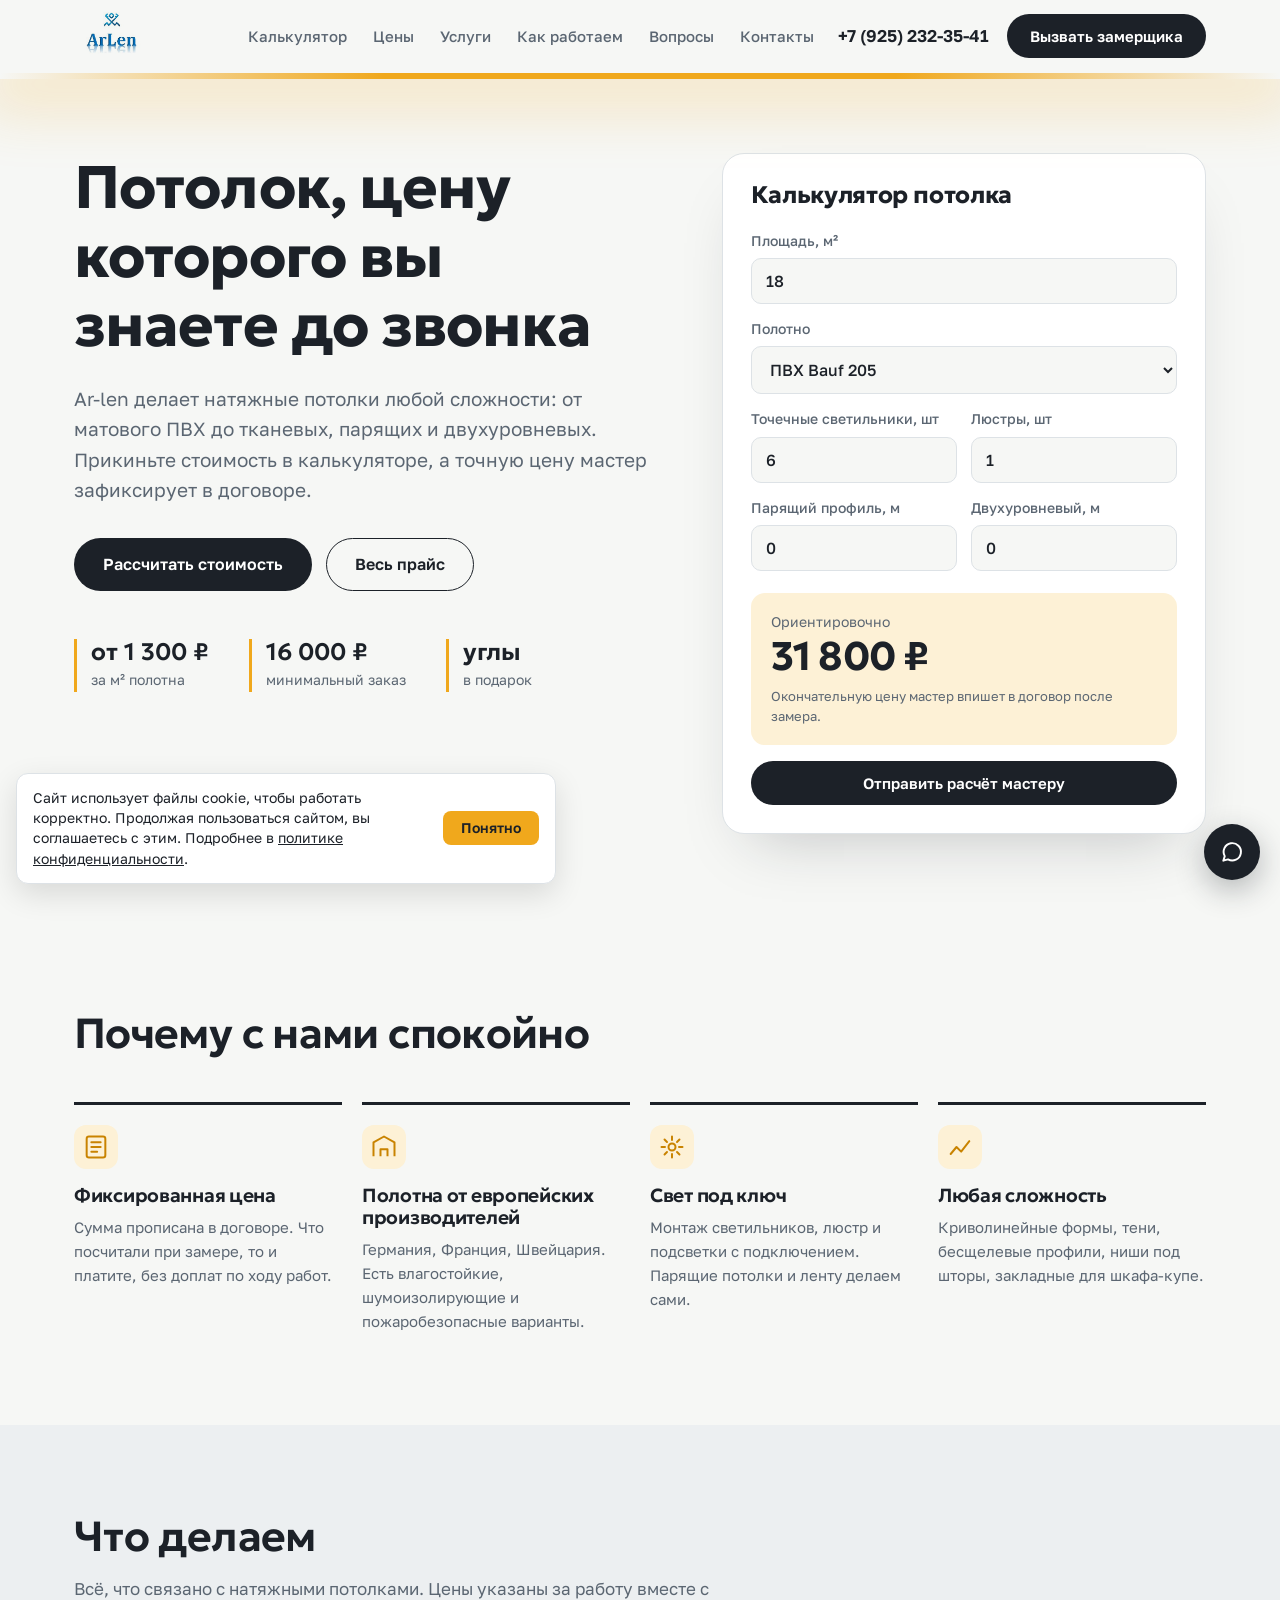
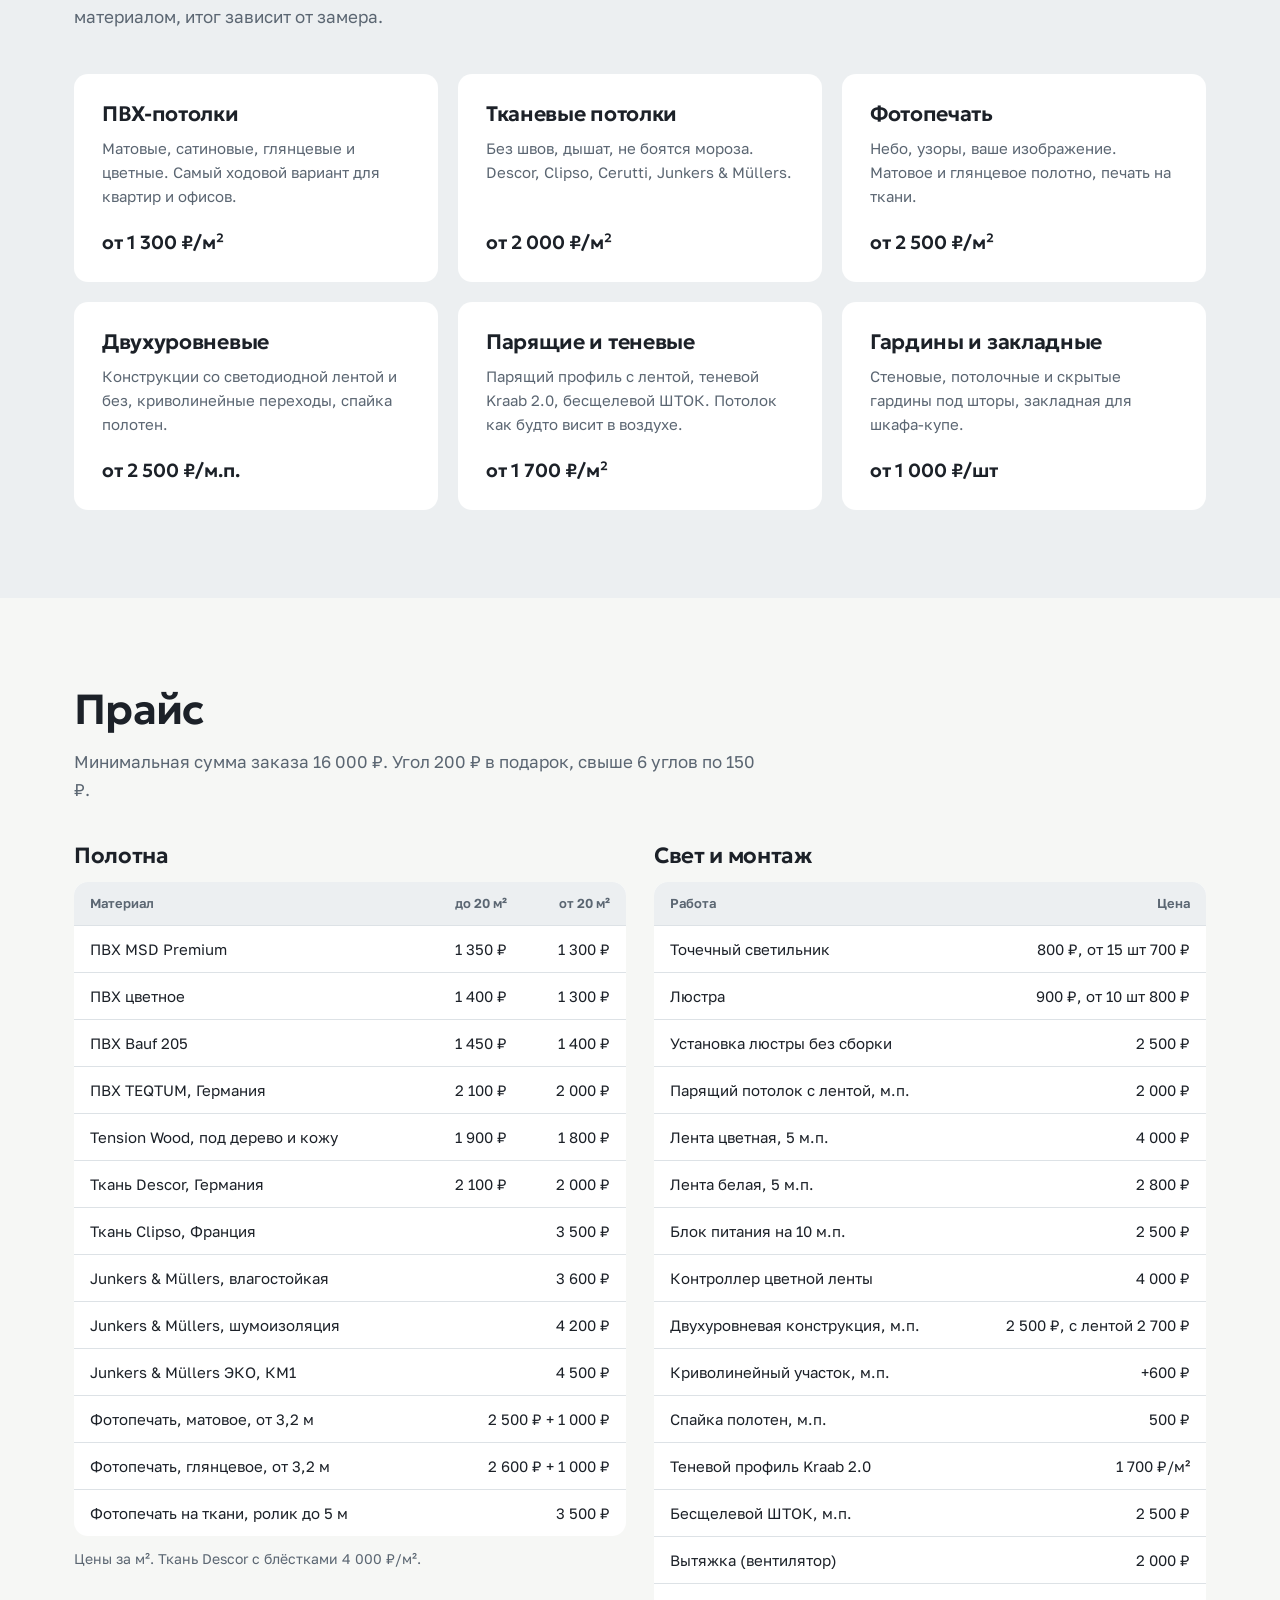
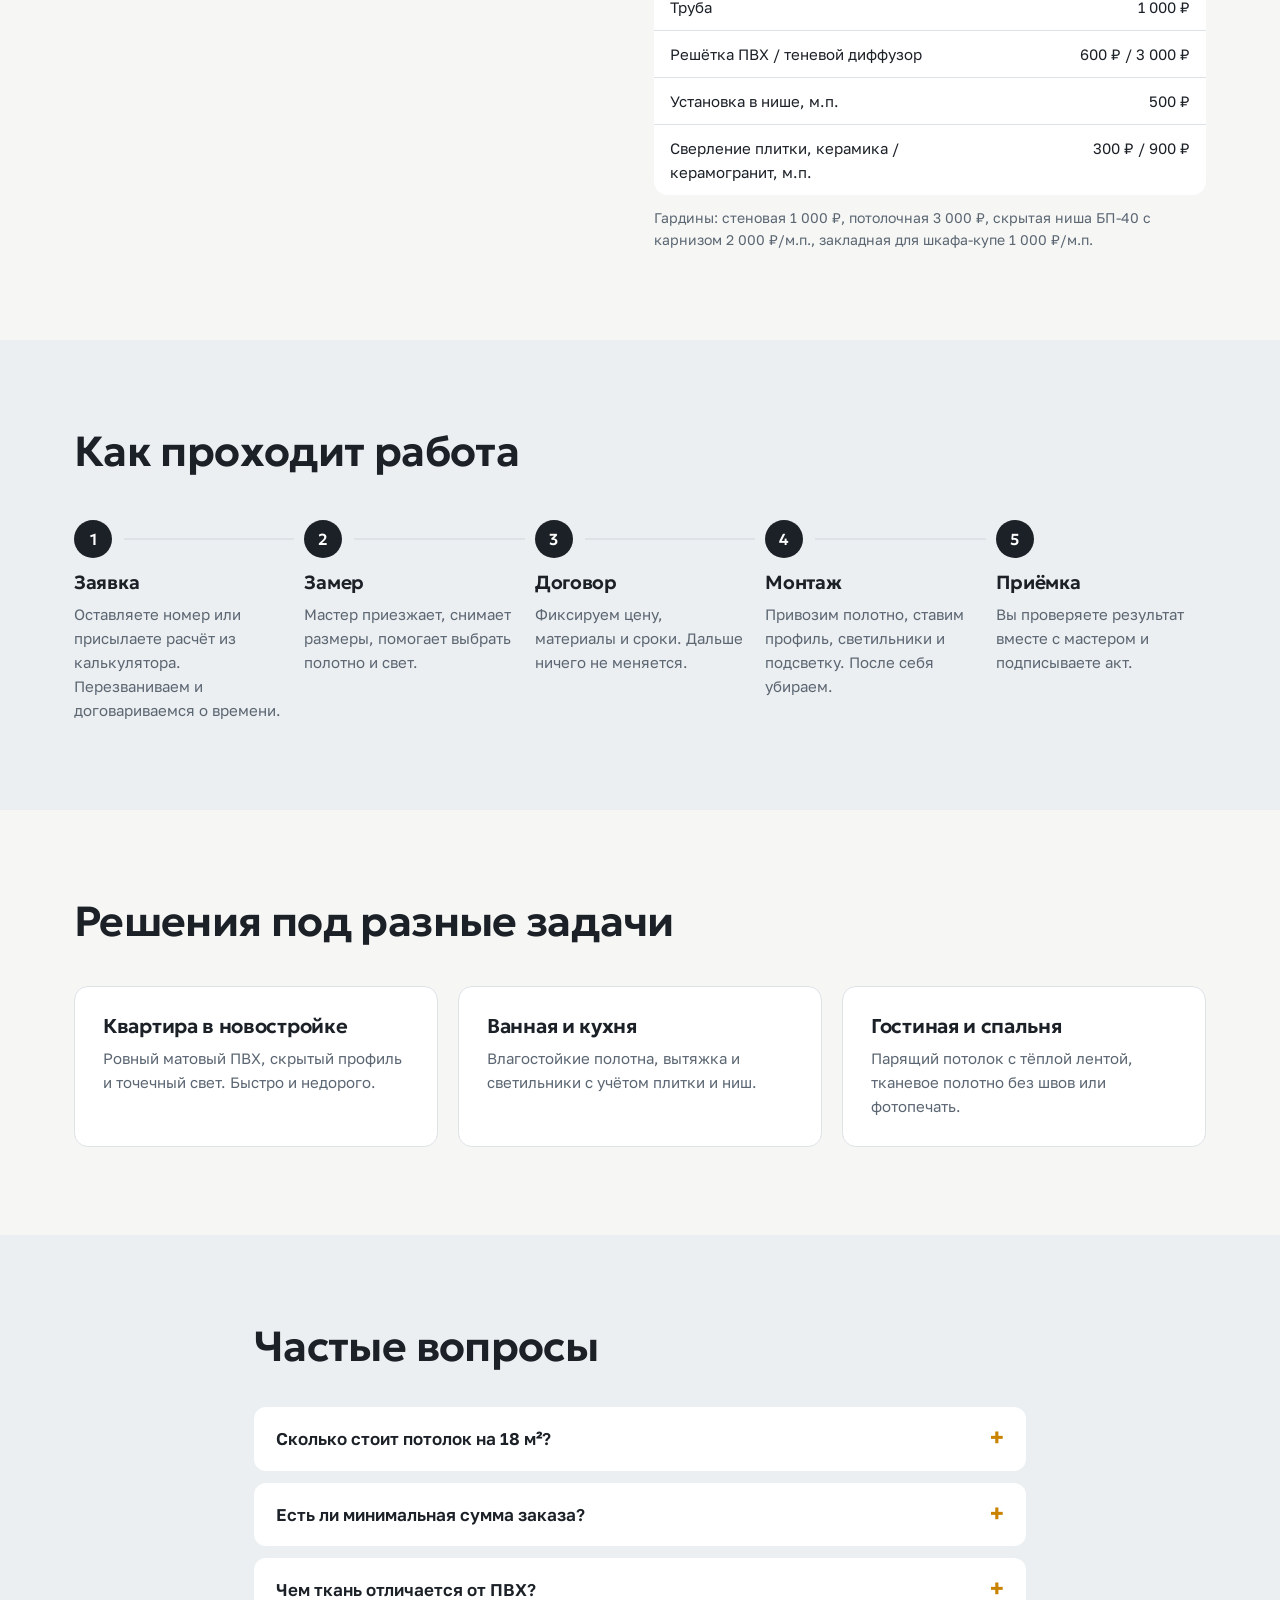
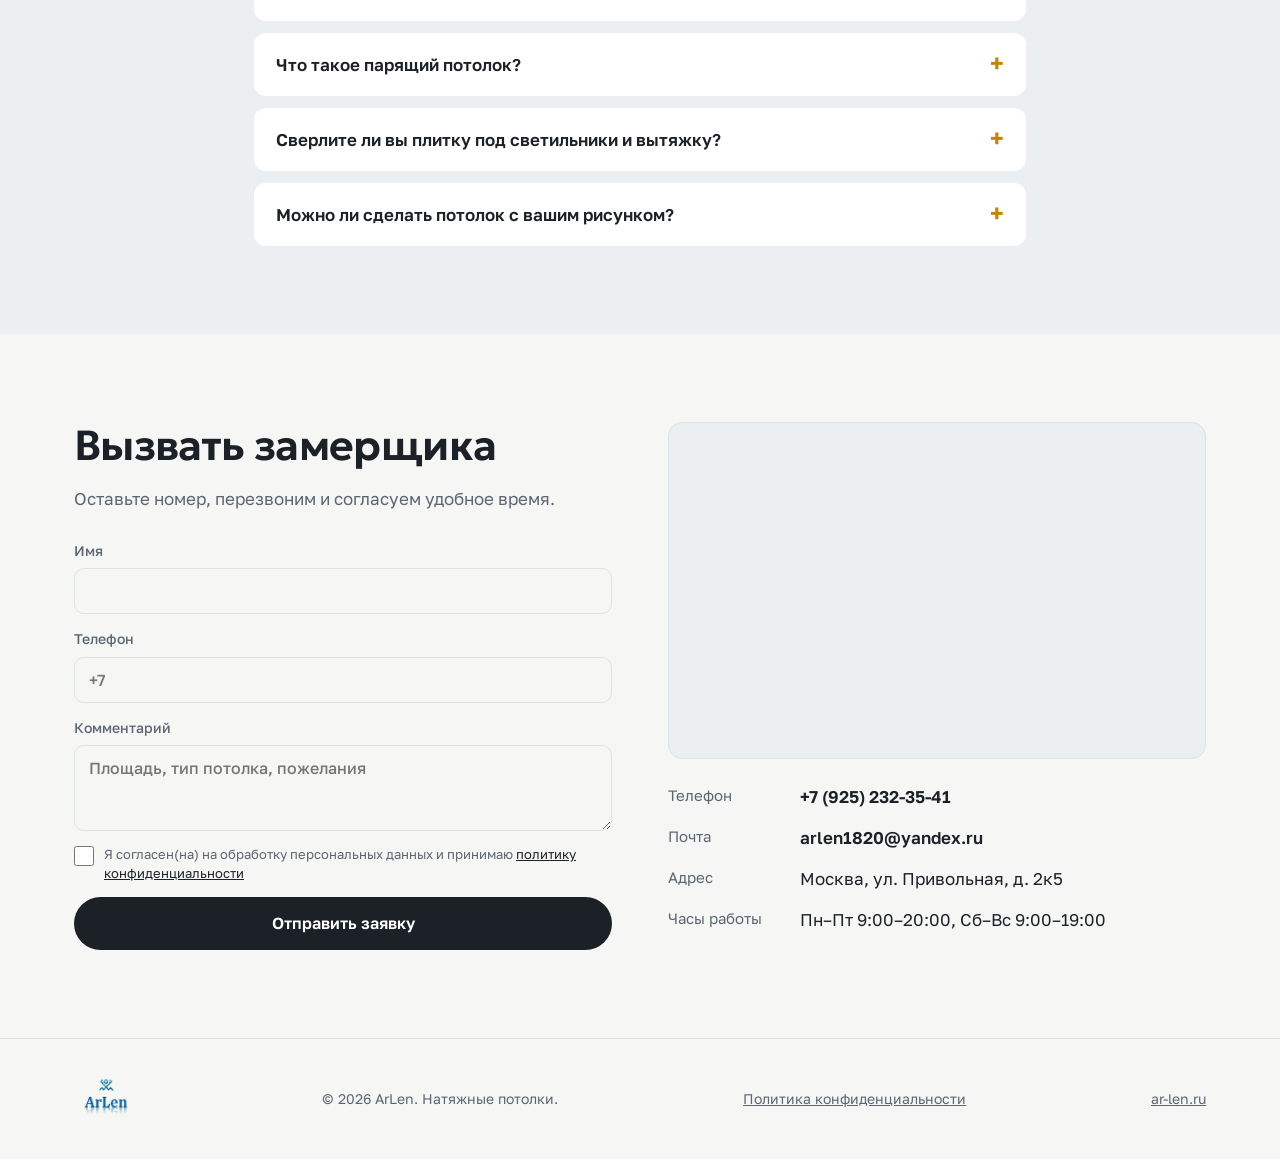
==== commit d8f8e1b7: "SEO: мета-теги, canonical, Open Graph, JSON-LD, robots, sitemap, cookie-плашка, политика и согласие " ====
--- a/index.html
+++ b/index.html
@@ -3,8 +3,21 @@
 <head>
 <meta charset="UTF-8">
 <meta name="viewport" content="width=device-width, initial-scale=1.0">
-<title>ArLen — натяжные потолки: расчёт цены онлайн, договор с фиксированной ценой</title>
-<meta name="description" content="Натяжные потолки любой сложности: ПВХ, тканевые, фотопечать, парящие и двухуровневые. Цена от 1 300 ₽/м², калькулятор на сайте, углы в подарок.">
+<title>ArLen: натяжные потолки в Москве, расчёт цены онлайн</title>
+<meta name="description" content="Натяжные потолки в Москве: ПВХ, тканевые, парящие, фотопечать. Цена от 1 300 ₽/м², калькулятор на сайте, цена фиксируется в договоре.">
+<meta name="robots" content="index, follow">
+<link rel="canonical" href="https://murzzsite.github.io/arlen-potolki/">
+<meta property="og:type" content="website">
+<meta property="og:locale" content="ru_RU">
+<meta property="og:site_name" content="ArLen">
+<meta property="og:title" content="ArLen: натяжные потолки в Москве, расчёт цены онлайн">
+<meta property="og:description" content="Натяжные потолки в Москве: ПВХ, тканевые, парящие, фотопечать. Цена от 1 300 ₽/м², калькулятор на сайте, цена фиксируется в договоре.">
+<meta property="og:url" content="https://murzzsite.github.io/arlen-potolki/">
+<meta property="og:image" content="https://murzzsite.github.io/arlen-potolki/img/logo.jpg">
+<meta name="twitter:card" content="summary">
+<meta name="twitter:title" content="ArLen: натяжные потолки в Москве, расчёт цены онлайн">
+<meta name="twitter:description" content="Натяжные потолки в Москве: ПВХ, тканевые, парящие, фотопечать. Цена от 1 300 ₽/м², калькулятор на сайте, цена фиксируется в договоре.">
+<script type="application/ld+json">{"@context":"https://schema.org","@graph":[{"@type":"WebSite","@id":"https://murzzsite.github.io/arlen-potolki/#website","url":"https://murzzsite.github.io/arlen-potolki/","name":"ArLen","inLanguage":"ru-RU"},{"@type":"HomeAndConstructionBusiness","@id":"https://murzzsite.github.io/arlen-potolki/#business","name":"ArLen","description":"Натяжные потолки любой сложности: ПВХ, тканевые, фотопечать, парящие и двухуровневые.","url":"https://murzzsite.github.io/arlen-potolki/","logo":"https://murzzsite.github.io/arlen-potolki/img/logo.jpg","image":"https://murzzsite.github.io/arlen-potolki/img/logo.jpg","telephone":"+7 925 232-35-41","email":"arlen1820@yandex.ru","address":{"@type":"PostalAddress","streetAddress":"ул. Привольная, д. 2к5","addressLocality":"Москва","addressCountry":"RU"},"geo":{"@type":"GeoCoordinates","latitude":55.703352,"longitude":37.839785},"openingHoursSpecification":[{"@type":"OpeningHoursSpecification","dayOfWeek":["Monday","Tuesday","Wednesday","Thursday","Friday"],"opens":"09:00","closes":"20:00"},{"@type":"OpeningHoursSpecification","dayOfWeek":["Saturday","Sunday"],"opens":"09:00","closes":"19:00"}]}]}</script>
 <link rel="preconnect" href="https://fonts.googleapis.com">
 <link rel="preconnect" href="https://fonts.gstatic.com" crossorigin>
 <link href="https://fonts.googleapis.com/css2?family=Geologica:wght@400;500;600;700&family=Golos+Text:wght@400;500;600&display=swap" rel="stylesheet">
@@ -290,8 +303,8 @@
         <label class="field"><span>Имя</span><input type="text" name="name" required autocomplete="name"></label>
         <label class="field"><span>Телефон</span><input type="tel" name="phone" required autocomplete="tel" placeholder="+7"></label>
         <label class="field"><span>Комментарий</span><textarea name="comment" rows="3" placeholder="Площадь, тип потолка, пожелания"></textarea></label>
+        <label class="agree"><input type="checkbox" name="consent" id="consent" required><span>Я согласен(на) на обработку персональных данных и принимаю <a href="privacy.html" target="_blank" rel="noopener">политику конфиденциальности</a></span></label>
         <button type="submit" class="btn btn--primary btn--block btn--lg">Отправить заявку</button>
-        <p class="form__hint">Нажимая кнопку, вы соглашаетесь на обработку персональных данных.</p>
       </form>
     </div>
     <div class="contact__side">
@@ -314,6 +327,7 @@
   <div class="container footer__inner">
     <a href="#top" class="logo logo--footer"><img src="img/logo.jpg" alt="ArLen — натяжные потолки"></a>
     <p>© <span id="year"></span> ArLen. Натяжные потолки.</p>
+    <a href="privacy.html">Политика конфиденциальности</a>
     <a href="https://ar-len.ru" rel="noopener">ar-len.ru</a>
   </div>
 </footer>
@@ -323,5 +337,6 @@
 </a>
 
 <script src="script.js"></script>
+<script src="cookie.js" defer></script>
 </body>
 </html>
--- a/styles.css
+++ b/styles.css
@@ -175,6 +175,9 @@
 #contact { scroll-margin-top: 72px; }
 .form { margin-top: 28px; display: grid; gap: 14px; }
 .form__hint { font-size: 13px; color: var(--muted); }
+.agree { display: flex; gap: 10px; align-items: flex-start; font-size: 13px; line-height: 1.45; color: var(--muted); cursor: pointer; }
+.agree input { flex: 0 0 auto; width: 20px; height: 20px; margin: 1px 0 0; accent-color: var(--light-deep); }
+.agree a { color: var(--ink); text-decoration: underline; }
 .map { border-radius: var(--radius); overflow: hidden; border: 1px solid var(--line); aspect-ratio: 16 / 10; background: var(--tint); }
 .map iframe { width: 100%; height: 100%; border: 0; }
 .contact__list { list-style: none; padding: 0; margin: 24px 0 0; display: grid; gap: 14px; }
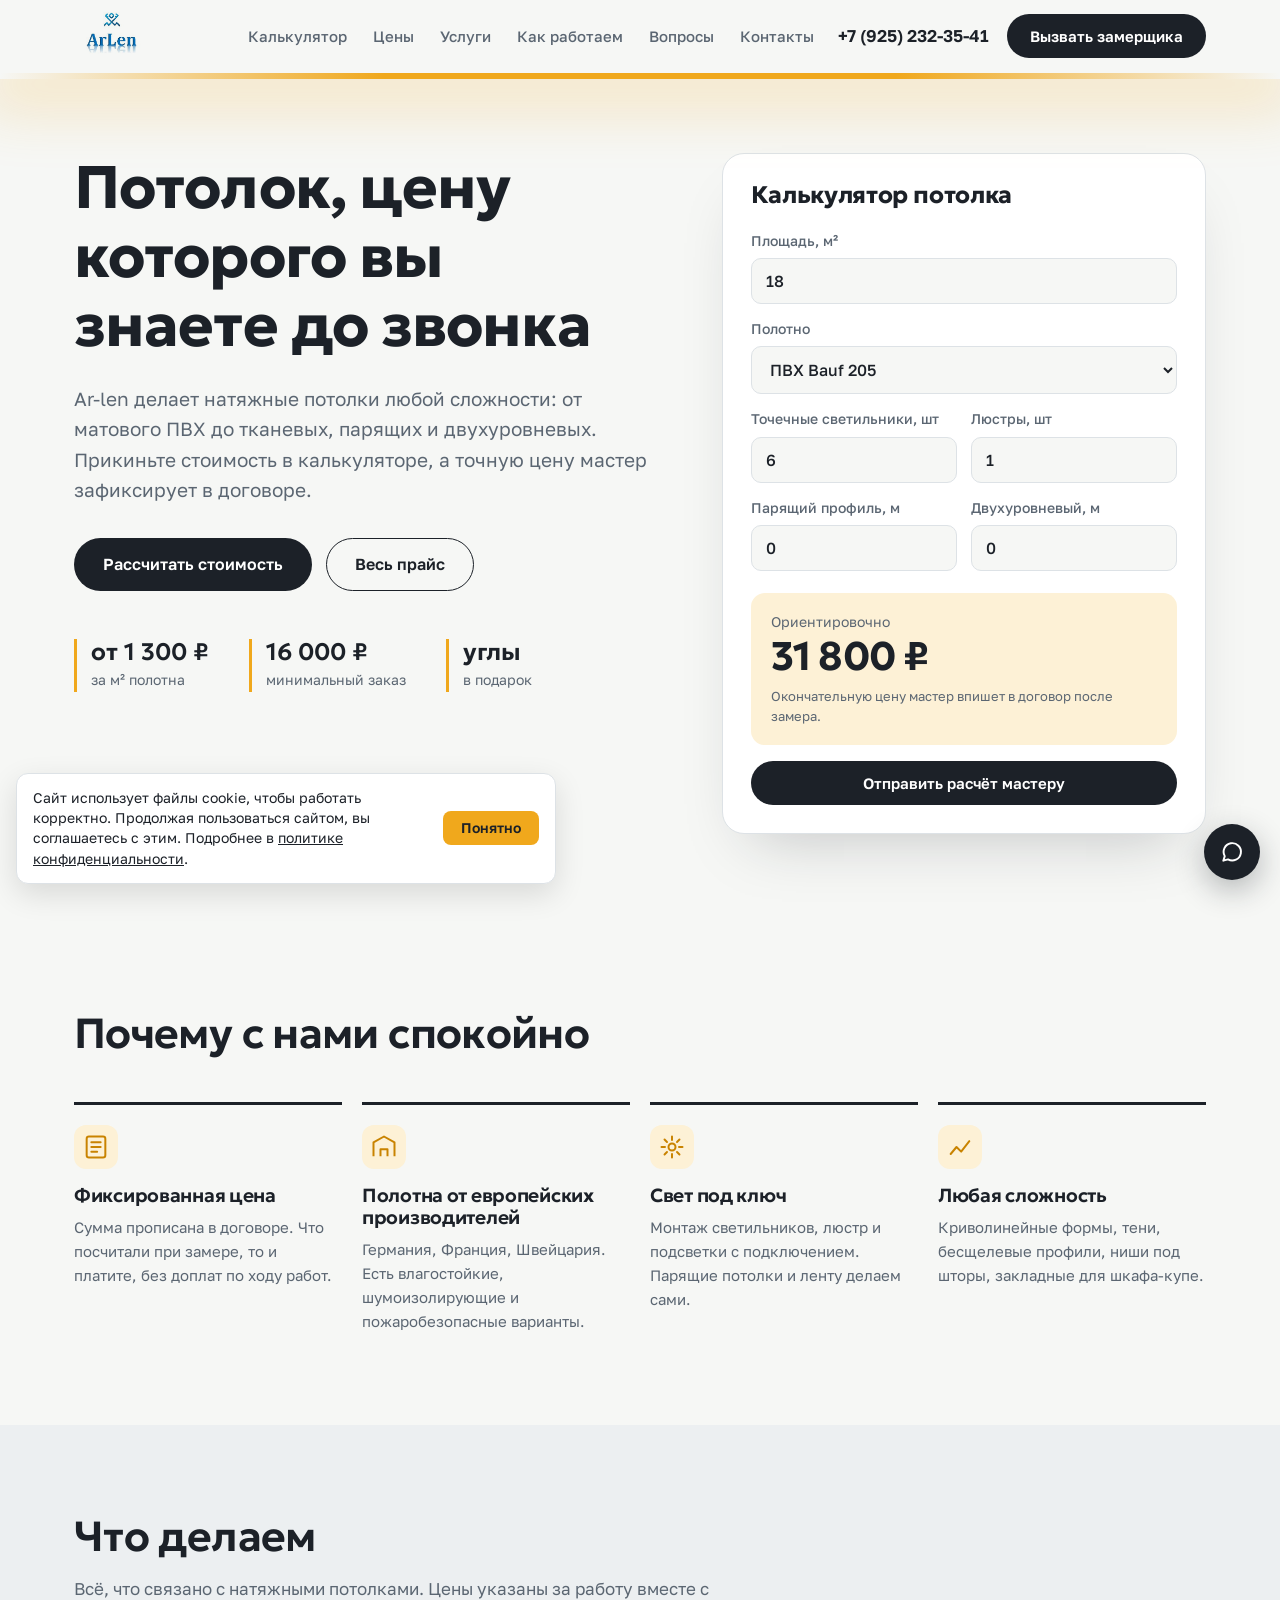
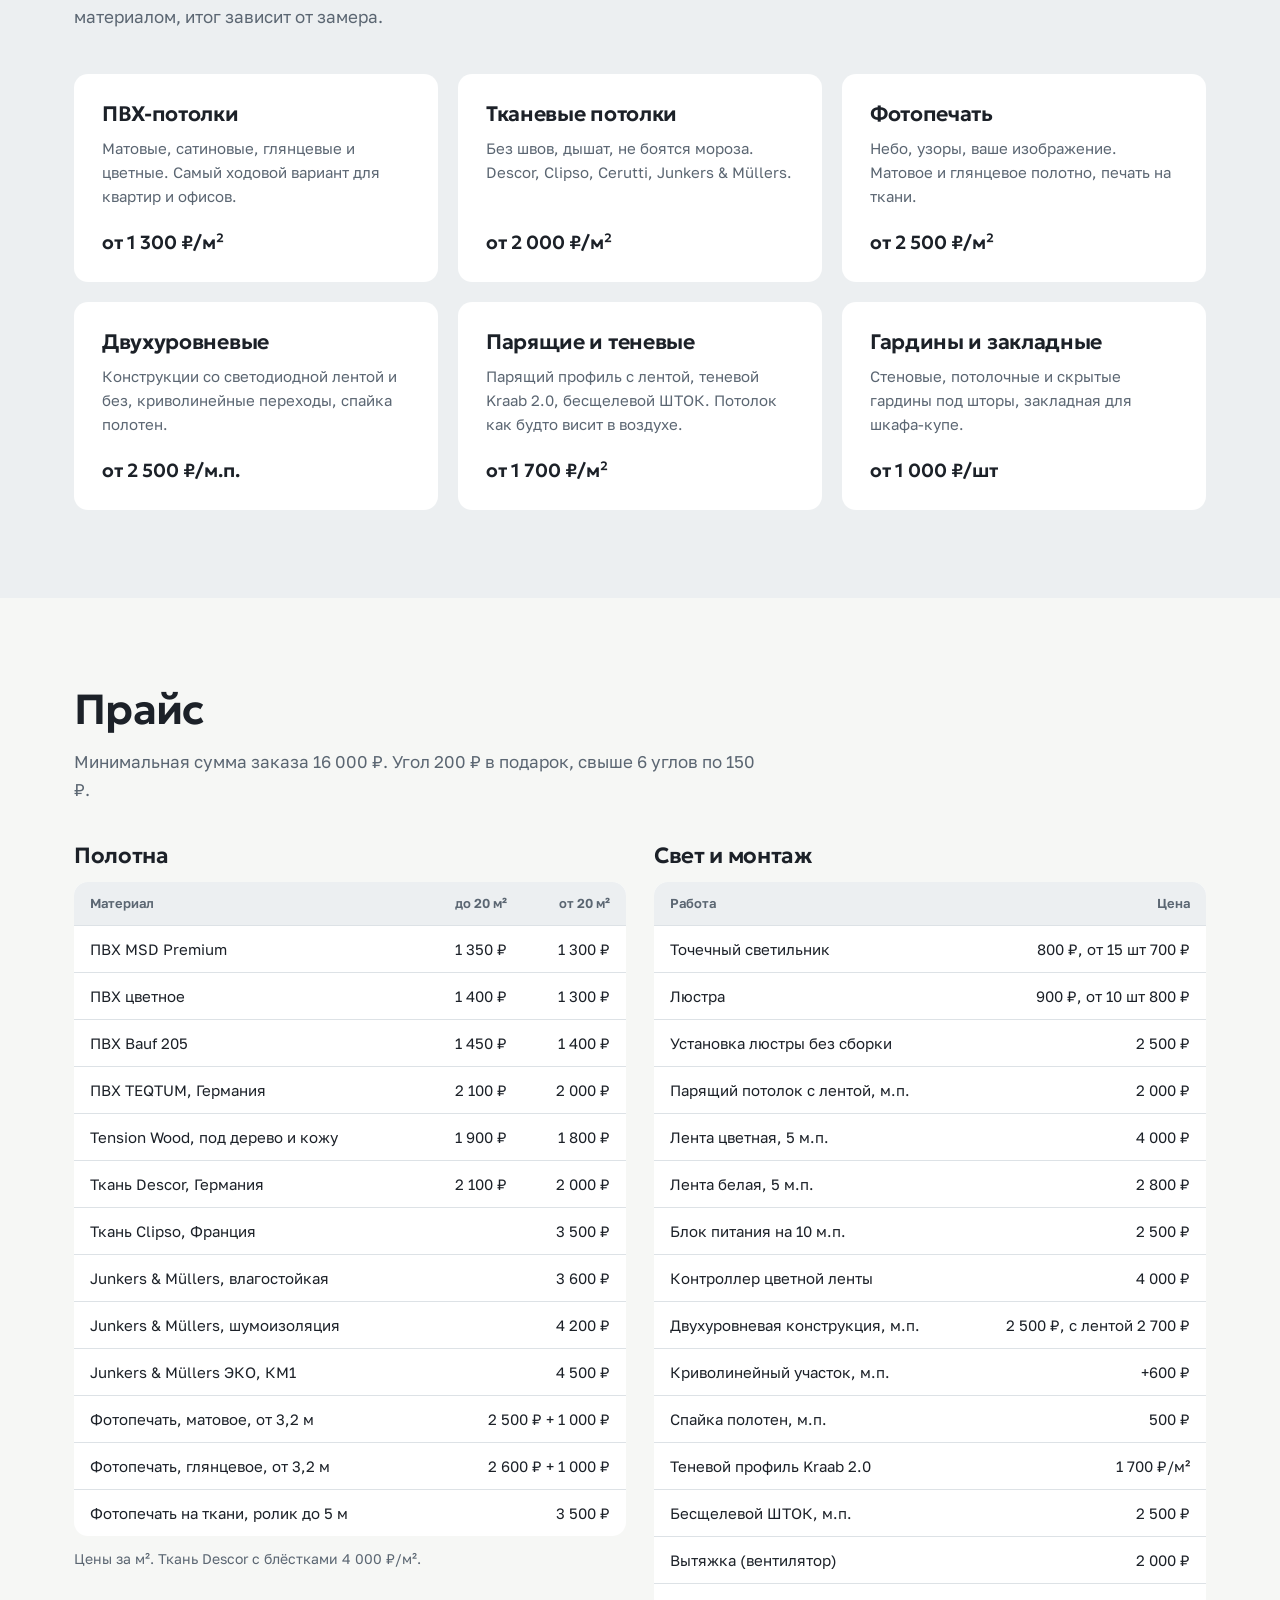
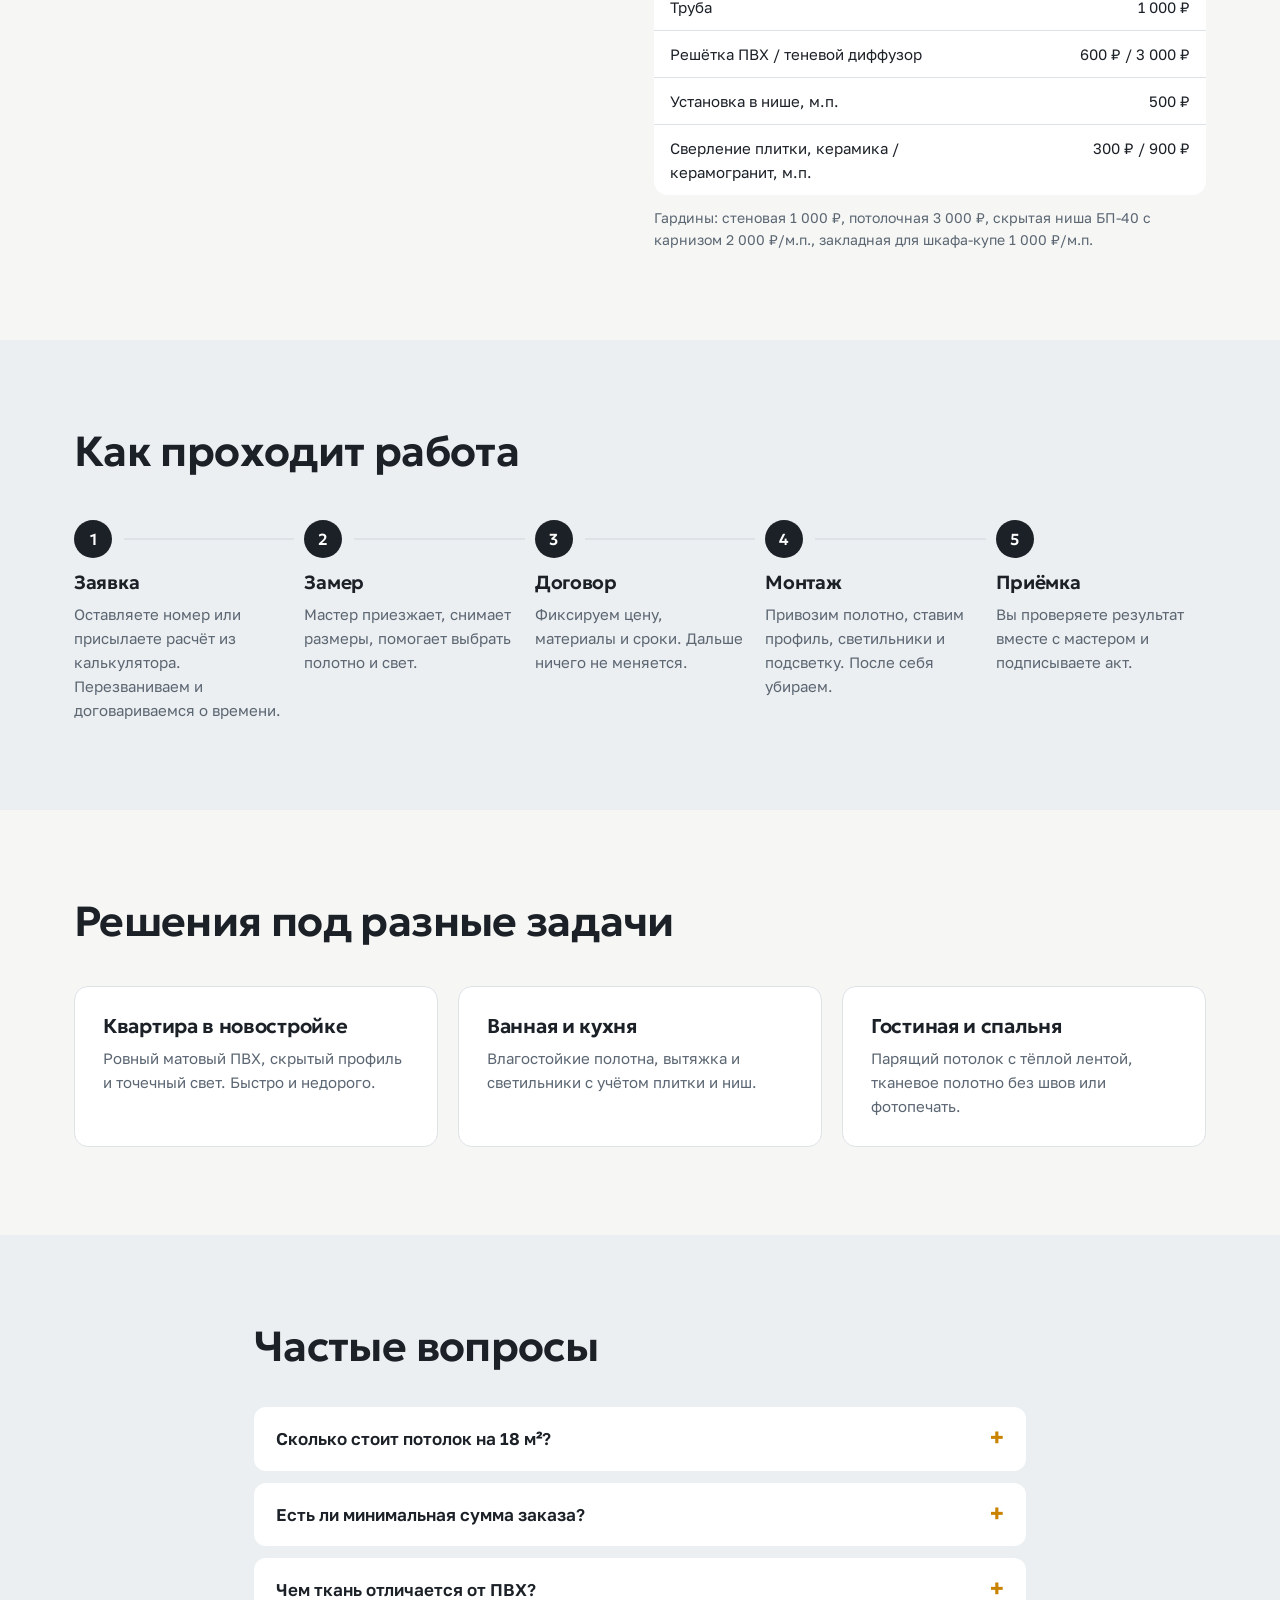
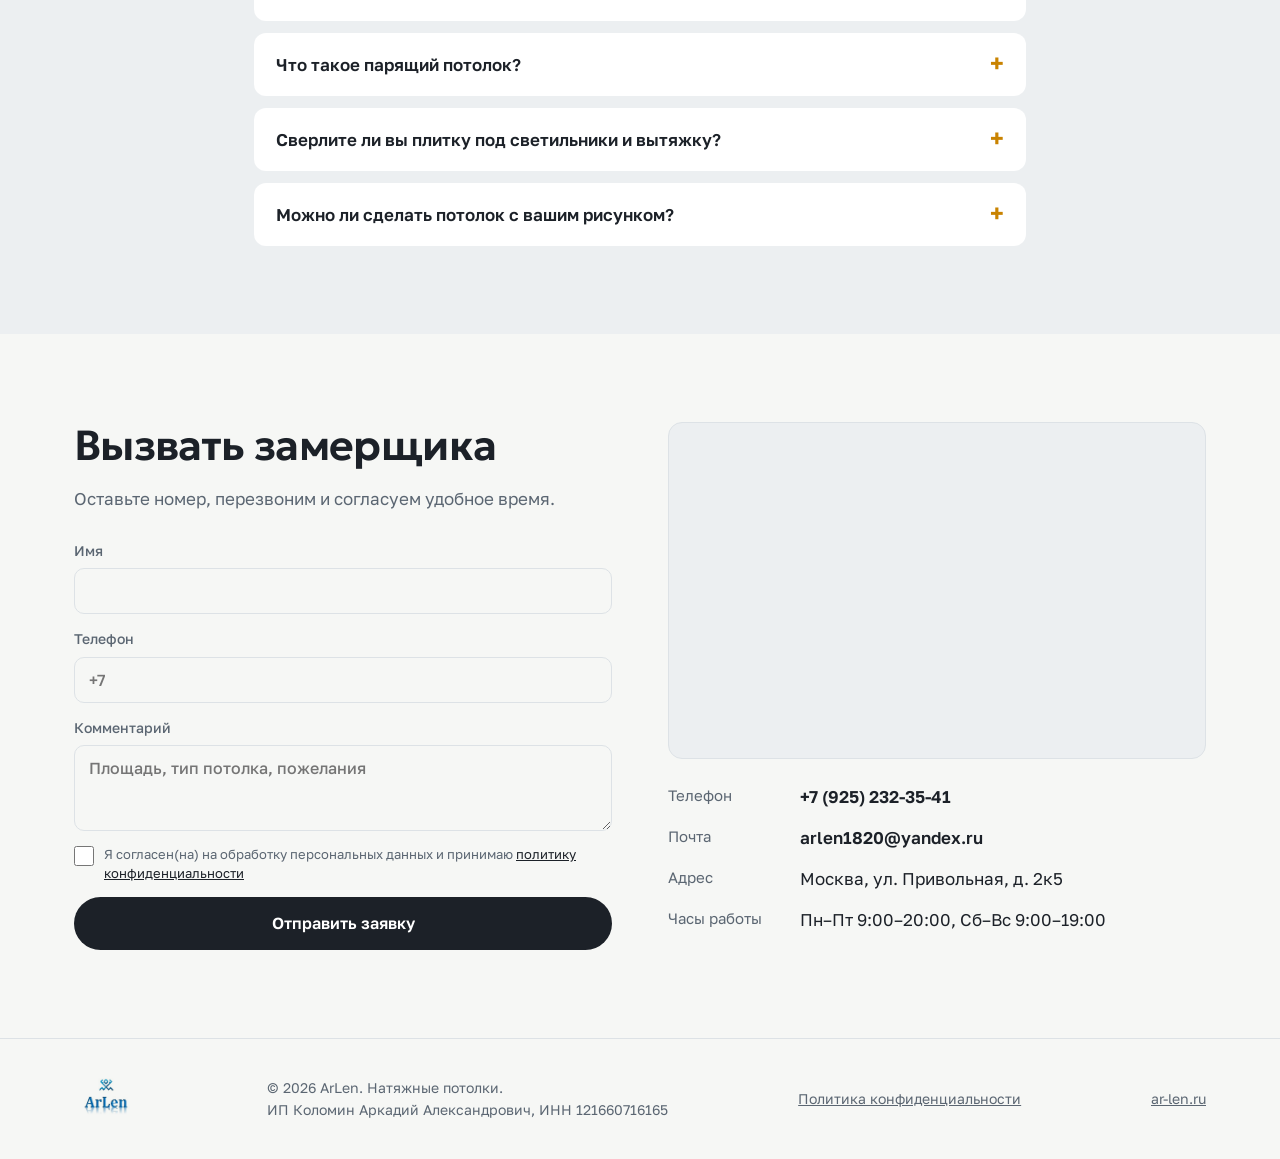
==== commit 680bf5ac: "ФИО и ИНН ИП в политике, подвале и JSON-LD; DOMAIN_SWITCH.md Co-Authored-By: Claude Sonnet 5.5 <nore" ====
--- a/index.html
+++ b/index.html
@@ -17,7 +17,7 @@
 <meta name="twitter:card" content="summary">
 <meta name="twitter:title" content="ArLen: натяжные потолки в Москве, расчёт цены онлайн">
 <meta name="twitter:description" content="Натяжные потолки в Москве: ПВХ, тканевые, парящие, фотопечать. Цена от 1 300 ₽/м², калькулятор на сайте, цена фиксируется в договоре.">
-<script type="application/ld+json">{"@context":"https://schema.org","@graph":[{"@type":"WebSite","@id":"https://murzzsite.github.io/arlen-potolki/#website","url":"https://murzzsite.github.io/arlen-potolki/","name":"ArLen","inLanguage":"ru-RU"},{"@type":"HomeAndConstructionBusiness","@id":"https://murzzsite.github.io/arlen-potolki/#business","name":"ArLen","description":"Натяжные потолки любой сложности: ПВХ, тканевые, фотопечать, парящие и двухуровневые.","url":"https://murzzsite.github.io/arlen-potolki/","logo":"https://murzzsite.github.io/arlen-potolki/img/logo.jpg","image":"https://murzzsite.github.io/arlen-potolki/img/logo.jpg","telephone":"+7 925 232-35-41","email":"arlen1820@yandex.ru","address":{"@type":"PostalAddress","streetAddress":"ул. Привольная, д. 2к5","addressLocality":"Москва","addressCountry":"RU"},"geo":{"@type":"GeoCoordinates","latitude":55.703352,"longitude":37.839785},"openingHoursSpecification":[{"@type":"OpeningHoursSpecification","dayOfWeek":["Monday","Tuesday","Wednesday","Thursday","Friday"],"opens":"09:00","closes":"20:00"},{"@type":"OpeningHoursSpecification","dayOfWeek":["Saturday","Sunday"],"opens":"09:00","closes":"19:00"}]}]}</script>
+<script type="application/ld+json">{"@context":"https://schema.org","@graph":[{"@type":"WebSite","@id":"https://murzzsite.github.io/arlen-potolki/#website","url":"https://murzzsite.github.io/arlen-potolki/","name":"ArLen","inLanguage":"ru-RU"},{"@type":"HomeAndConstructionBusiness","@id":"https://murzzsite.github.io/arlen-potolki/#business","name":"ArLen","legalName":"ИП Коломин Аркадий Александрович","taxID":"121660716165","description":"Натяжные потолки любой сложности: ПВХ, тканевые, фотопечать, парящие и двухуровневые.","url":"https://murzzsite.github.io/arlen-potolki/","logo":"https://murzzsite.github.io/arlen-potolki/img/logo.jpg","image":"https://murzzsite.github.io/arlen-potolki/img/logo.jpg","telephone":"+7 925 232-35-41","email":"arlen1820@yandex.ru","address":{"@type":"PostalAddress","streetAddress":"ул. Привольная, д. 2к5","addressLocality":"Москва","addressCountry":"RU"},"geo":{"@type":"GeoCoordinates","latitude":55.703352,"longitude":37.839785},"openingHoursSpecification":[{"@type":"OpeningHoursSpecification","dayOfWeek":["Monday","Tuesday","Wednesday","Thursday","Friday"],"opens":"09:00","closes":"20:00"},{"@type":"OpeningHoursSpecification","dayOfWeek":["Saturday","Sunday"],"opens":"09:00","closes":"19:00"}]}]}</script>
 <link rel="preconnect" href="https://fonts.googleapis.com">
 <link rel="preconnect" href="https://fonts.gstatic.com" crossorigin>
 <link href="https://fonts.googleapis.com/css2?family=Geologica:wght@400;500;600;700&family=Golos+Text:wght@400;500;600&display=swap" rel="stylesheet">
@@ -326,7 +326,7 @@
 <footer class="footer">
   <div class="container footer__inner">
     <a href="#top" class="logo logo--footer"><img src="img/logo.jpg" alt="ArLen — натяжные потолки"></a>
-    <p>© <span id="year"></span> ArLen. Натяжные потолки.</p>
+    <p>© <span id="year"></span> ArLen. Натяжные потолки.<br>ИП Коломин Аркадий Александрович, ИНН 121660716165</p>
     <a href="privacy.html">Политика конфиденциальности</a>
     <a href="https://ar-len.ru" rel="noopener">ar-len.ru</a>
   </div>
